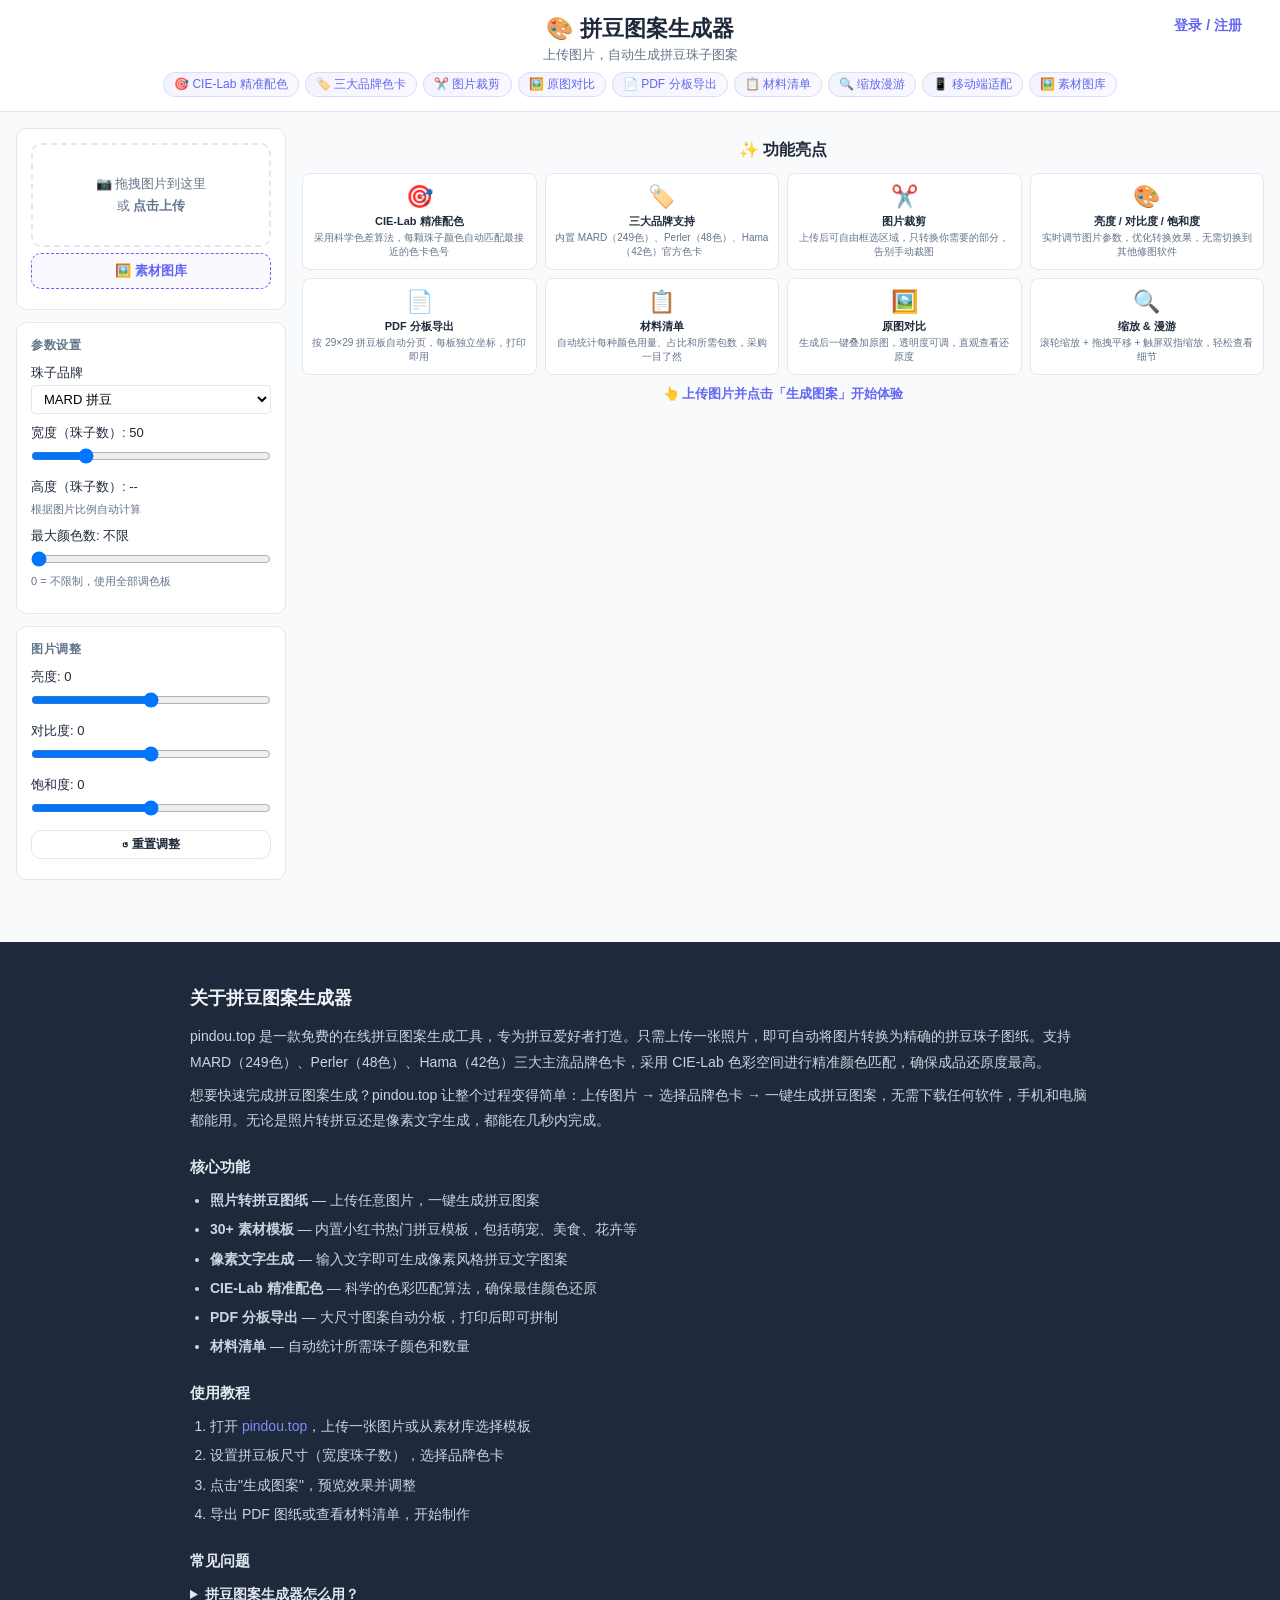
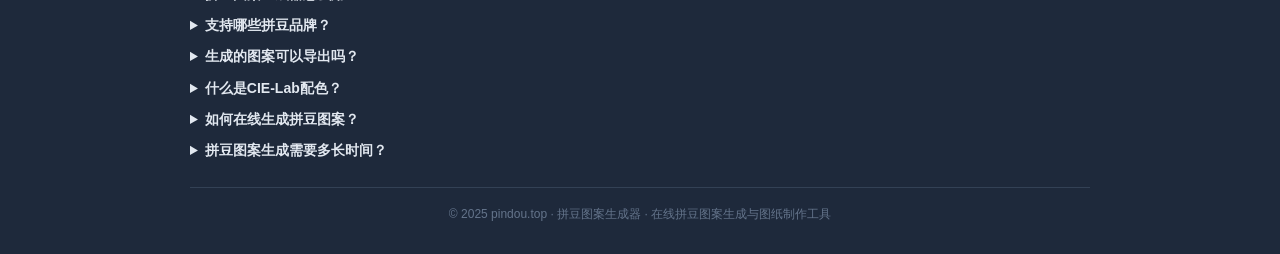
==== index.html @ f424340d "SEO: add '拼豆图案生成' keyword variant + IndexNow key" ====
<!DOCTYPE html>
<html lang="zh-CN">
<head>
  <meta charset="UTF-8">
  <meta name="viewport" content="width=device-width, initial-scale=1.0">
  <meta name="description" content="免费在线拼豆图案生成器 - 上传照片自动转换为MARD/Perler/Hama拼豆珠子图纸。支持CIE-Lab精准配色、30+素材模板、像素文字生成、PDF分板导出和材料清单，新手也能轻松上手。">
  <meta name="keywords" content="拼豆,拼豆图案,拼豆图纸,拼豆图案生成,拼豆模板,拼豆素材,拼豆教程,像素画,bead pattern,perler beads,hama beads,MARD拼豆,拼豆生成器,拼豆设计,手工拼豆,拼豆图案生成器,pixel art,拼拼豆豆,在线生成拼豆图案">
  <meta property="og:title" content="拼豆图案生成器 | 免费在线拼豆图纸制作工具 - pindou.top">
  <meta property="og:description" content="免费在线拼豆图案生成器，上传照片自动转换为MARD/Perler/Hama拼豆珠子图纸。30+热门素材模板、CIE-Lab精准配色、PDF分板导出。">
  <meta property="og:type" content="website">
  <meta property="og:url" content="https://pindou.top">
  <meta property="og:image" content="https://pindou.top/og-image.png">
  <meta property="og:site_name" content="拼豆图案生成器">
  <meta property="og:locale" content="zh_CN">
  <meta name="twitter:card" content="summary_large_image">
  <meta name="twitter:title" content="拼豆图案生成器 | 免费在线拼豆图纸制作工具">
  <meta name="twitter:description" content="上传照片自动生成拼豆图纸，支持MARD/Perler/Hama三大品牌配色">
  <meta name="twitter:image" content="https://pindou.top/og-image.png">
  <link rel="canonical" href="https://pindou.top">
  <meta name="robots" content="index, follow, max-snippet:-1, max-image-preview:large">
  <meta name="author" content="pindou.top">
  <meta name="theme-color" content="#6c5ce7">
  <link rel="icon" href="data:image/svg+xml,<svg xmlns='http://www.w3.org/2000/svg' viewBox='0 0 100 100'><text y='.9em' font-size='90'>🎨</text></svg>">
  <title>拼豆图案生成器 | 免费在线拼豆图纸制作工具</title>
  <link rel="stylesheet" href="css/style.css?v=20260324a">
  <style>@font-face { font-family: 'Zpix'; src: url('https://cdn.jsdelivr.net/gh/SolidZORO/zpix-pixel-font@master/dist/Zpix.woff2') format('woff2'); font-display: swap; }</style>
  <!-- 51.la 统计 -->
  <script charset="UTF-8" id="LA_COLLECT" src="//sdk.51.la/js-sdk-pro.min.js"></script>
  <script>LA.init({id:"3PMGO3CTexApBTEj",ck:"3PMGO3CTexApBTEj"})</script>
  <!-- JSON-LD 结构化数据 -->
  <script type="application/ld+json">
  {
    "@context": "https://schema.org",
    "@type": "WebApplication",
    "name": "拼豆图案生成器",
    "url": "https://pindou.top",
    "description": "免费在线拼豆图案生成器，上传照片自动转换为MARD/Perler/Hama拼豆珠子图纸，支持CIE-Lab精准配色、30+素材模板、PDF分板导出",
    "applicationCategory": "DesignApplication",
    "operatingSystem": "Web Browser",
    "offers": {
      "@type": "Offer",
      "price": "0",
      "priceCurrency": "CNY"
    },
    "featureList": ["照片转拼豆图纸", "CIE-Lab精准配色", "MARD/Perler/Hama三大品牌色卡", "30+素材模板", "像素文字生成", "PDF分板导出", "材料清单", "图片裁剪"],
    "inLanguage": "zh-CN"
  }
  </script>
  <script type="application/ld+json">
  {
    "@context": "https://schema.org",
    "@type": "FAQPage",
    "mainEntity": [
      {
        "@type": "Question",
        "name": "拼豆图案生成器怎么用？",
        "acceptedAnswer": {
          "@type": "Answer",
          "text": "打开 pindou.top，上传一张图片或从素材库选择模板，调整尺寸和品牌色卡（MARD/Perler/Hama），点击生成即可获得拼豆图纸。支持PDF导出和材料清单。"
        }
      },
      {
        "@type": "Question",
        "name": "支持哪些拼豆品牌？",
        "acceptedAnswer": {
          "@type": "Answer",
          "text": "支持 MARD（249色）、Perler（48色）、Hama（42色）三大主流拼豆品牌的色卡配色。"
        }
      },
      {
        "@type": "Question",
        "name": "拼豆图案生成器是免费的吗？",
        "acceptedAnswer": {
          "@type": "Answer",
          "text": "是的，pindou.top 提供免费的在线拼豆图案生成服务，无需下载安装，打开浏览器即可使用。"
        }
      },
      {
        "@type": "Question",
        "name": "如何在线生成拼豆图案？",
        "acceptedAnswer": {
          "@type": "Answer",
          "text": "打开 pindou.top，上传一张图片或选择素材模板，设置珠子尺寸和品牌色卡，点击生成图案即可完成拼豆图案生成。整个过程无需注册，免费使用。"
        }
      },
      {
        "@type": "Question",
        "name": "拼豆图案生成需要多长时间？",
        "acceptedAnswer": {
          "@type": "Answer",
          "text": "通常几秒钟即可完成拼豆图案生成。上传图片后点击生成，系统会自动进行颜色匹配和图案转换，生成的图纸可直接导出PDF打印使用。"
        }
      }
    ]
  }
  </script>
</head>
<body>

<header>
  <div class="header-top">
    <h1>🎨 拼豆图案生成器</h1>
    <div id="userArea" class="user-area"></div>
  </div>
  <p class="subtitle">上传图片，自动生成拼豆珠子图案</p>
  <div class="highlights-strip">
    <span class="hl-tag">🎯 CIE-Lab 精准配色</span>
    <span class="hl-tag">🏷️ 三大品牌色卡</span>
    <span class="hl-tag">✂️ 图片裁剪</span>
    <span class="hl-tag">🖼️ 原图对比</span>
    <span class="hl-tag">📄 PDF 分板导出</span>
    <span class="hl-tag">📋 材料清单</span>
    <span class="hl-tag">🔍 缩放漫游</span>
    <span class="hl-tag">📱 移动端适配</span>
    <span class="hl-tag">🖼️ 素材图库</span>
  </div>
</header>

<main>
  <!-- ── Left sidebar: controls ── -->
  <aside class="controls">
    <!-- Upload -->
    <section class="upload-section">
      <div id="dropZone" class="drop-zone">
        <p>📷 拖拽图片到这里<br>或 <b>点击上传</b></p>
        <input type="file" id="fileInput" accept="image/*" hidden>
      </div>
      <button id="galleryBtn" class="btn btn-gallery">🖼️ 素材图库</button>
      <div id="previewContainer" class="preview-container hidden">
        <div class="preview-img-wrap">
          <img id="previewImage" alt="预览">
          <div id="cropOverlay" class="crop-overlay hidden">
            <div id="cropBox" class="crop-box"></div>
          </div>
        </div>
        <button id="cropToggle" class="btn btn-secondary crop-btn" style="font-size:12px;padding:5px;margin-top:4px">✂️ 裁剪图片</button>
        <div id="cropActions" class="crop-actions hidden">
          <button id="cropApply" class="btn btn-primary" style="font-size:12px;padding:5px;flex:1">✅ 应用裁剪</button>
          <button id="cropCancel" class="btn btn-secondary" style="font-size:12px;padding:5px;flex:1">✖ 取消</button>
        </div>
      </div>
    </section>

    <!-- Settings -->
    <section class="settings-section">
      <h3>参数设置</h3>

      <div class="control-group">
        <label>珠子品牌</label>
        <select id="brandSelect">
          <option value="mard" selected>MARD 拼豆</option>
          <option value="perler">Perler Beads</option>
          <option value="hama">Hama Beads</option>
        </select>
      </div>

      <div class="control-group">
        <label>宽度（珠子数）: <span id="widthValue">50</span></label>
        <input type="range" id="widthSlider" min="10" max="200" value="50">
      </div>

      <div class="control-group">
        <label>高度（珠子数）: <span id="heightValue">--</span></label>
        <small>根据图片比例自动计算</small>
      </div>

      <div class="control-group">
        <label>最大颜色数: <span id="maxColorsValue">不限</span></label>
        <input type="range" id="maxColorsSlider" min="0" max="50" value="0">
        <small>0 = 不限制，使用全部调色板</small>
      </div>
    </section>

    <!-- Image Adjustments -->
    <section class="settings-section">
      <h3>图片调整</h3>
      <div class="control-group">
        <label>亮度: <span id="brightnessValue">0</span></label>
        <input type="range" id="brightnessSlider" min="-100" max="100" value="0">
      </div>
      <div class="control-group">
        <label>对比度: <span id="contrastValue">0</span></label>
        <input type="range" id="contrastSlider" min="-100" max="100" value="0">
      </div>
      <div class="control-group">
        <label>饱和度: <span id="saturationValue">0</span></label>
        <input type="range" id="saturationSlider" min="-100" max="100" value="0">
      </div>
      <button id="resetAdjust" class="btn btn-secondary" style="font-size:12px;padding:5px">↺ 重置调整</button>
    </section>

    <!-- Display Options -->
    <section class="settings-section">
      <h3>显示选项</h3>
      <div class="control-group">
        <label><input type="checkbox" id="showCodes" checked> 显示颜色代码</label>
      </div>
      <div class="control-group">
        <label><input type="checkbox" id="showGrid" checked> 显示网格线</label>
      </div>
      <div class="control-group">
        <label><input type="checkbox" id="showBoardLines"> 显示拼豆板分割线 (29×29)</label>
      </div>
      <div class="control-group">
        <label><input type="checkbox" id="editMode"> ✏️ 手动编辑模式</label>
      </div>

      <button id="convertBtn" class="btn btn-primary" disabled>🔄 生成图案</button>
      <button id="exportBtn" class="btn btn-secondary" disabled>📥 导出 PNG</button>
      <button id="exportPdfBtn" class="btn btn-secondary" disabled>📄 导出 PDF</button>
      <button id="compareBtn" class="btn btn-secondary hidden">🔀 对比原图</button>

      <div id="usageInfo" class="usage-info" hidden>
        <span>今日剩余: <b id="remainCount">5</b> 次</span>
      </div>
    </section>

    <!-- Stats -->
    <section id="statsSection" class="stats-section hidden">
      <h3>统计信息</h3>
      <div id="statsContent"></div>
    </section>

    <!-- History -->
    <section id="historySection" class="history-section">
      <h3>历史记录</h3>
      <div id="historyContent" class="history-content">
        <p class="history-empty">暂无历史记录</p>
      </div>
    </section>
  </aside>

  <!-- ── Main area: pattern + legend ── -->
  <div class="pattern-area">
    <div class="pattern-container">
      <canvas id="patternCanvas"></canvas>
      <div class="empty-state" id="emptyState">
        <div class="feature-showcase">
          <h2>✨ 功能亮点</h2>
          <div class="feature-grid">
            <div class="feature-card">
              <div class="fc-icon">🎯</div>
              <h4>CIE-Lab 精准配色</h4>
              <p>采用科学色差算法，每颗珠子颜色自动匹配最接近的色卡色号</p>
            </div>
            <div class="feature-card">
              <div class="fc-icon">🏷️</div>
              <h4>三大品牌支持</h4>
              <p>内置 MARD（249色）、Perler（48色）、Hama（42色）官方色卡</p>
            </div>
            <div class="feature-card">
              <div class="fc-icon">✂️</div>
              <h4>图片裁剪</h4>
              <p>上传后可自由框选区域，只转换你需要的部分，告别手动裁图</p>
            </div>
            <div class="feature-card">
              <div class="fc-icon">🎨</div>
              <h4>亮度 / 对比度 / 饱和度</h4>
              <p>实时调节图片参数，优化转换效果，无需切换到其他修图软件</p>
            </div>
            <div class="feature-card">
              <div class="fc-icon">📄</div>
              <h4>PDF 分板导出</h4>
              <p>按 29×29 拼豆板自动分页，每板独立坐标，打印即用</p>
            </div>
            <div class="feature-card">
              <div class="fc-icon">📋</div>
              <h4>材料清单</h4>
              <p>自动统计每种颜色用量、占比和所需包数，采购一目了然</p>
            </div>
            <div class="feature-card">
              <div class="fc-icon">🖼️</div>
              <h4>原图对比</h4>
              <p>生成后一键叠加原图，透明度可调，直观查看还原度</p>
            </div>
            <div class="feature-card">
              <div class="fc-icon">🔍</div>
              <h4>缩放 & 漫游</h4>
              <p>滚轮缩放 + 拖拽平移 + 触屏双指缩放，轻松查看细节</p>
            </div>
          </div>
          <p class="showcase-cta">👆 上传图片并点击「生成图案」开始体验</p>
        </div>
      </div>
    </div>

    <!-- Tooltip -->
    <div id="beadTooltip" class="bead-tooltip hidden"></div>

    <!-- Bead color picker popup -->
    <div id="beadPicker" class="bead-picker hidden">
      <div class="bp-header">
        <span id="bpTitle">选择颜色</span>
        <button id="bpClose" class="bp-close">&times;</button>
      </div>
      <input type="text" id="bpSearch" class="bp-search" placeholder="搜索色号或名称…">
      <div id="bpColors" class="bp-colors"></div>
    </div>

    <!-- Legend -->
    <div id="legendSection" class="legend-section hidden">
      <h3>颜色图例 / 材料清单</h3>
      <div id="legendContent" class="legend-content"></div>
    </div>
  </div>
</main>

<!-- Gallery Modal -->
<div id="galleryModal" class="modal-overlay hidden">
  <div class="gallery-box">
    <div class="gallery-header">
      <h2>🖼️ 素材图库</h2>
      <p class="gallery-sub">点击选择素材，一键生成拼豆图案</p>
      <button class="modal-close" id="galleryClose">&times;</button>
    </div>
    <div class="gallery-mode-switch">
      <button class="gallery-mode-btn active" data-mode="emoji">🎨 表情素材</button>
      <button class="gallery-mode-btn" data-mode="pattern">🧩 拼豆图案</button>
      <button class="gallery-mode-btn" data-mode="text">✒️ 像素文字</button>
    </div>
    <div class="gallery-tabs" id="galleryTabs"></div>
    <div class="gallery-grid" id="galleryGrid"></div>
    <!-- Pixel Text Panel (hidden by default) -->
    <div id="pixelTextPanel" class="pixel-text-panel hidden">
      <div class="pt-input-row">
        <input type="text" id="ptInput" class="pt-input" placeholder="输入文字，如：对 不对 666 ❤" maxlength="10">
        <button id="ptGenBtn" class="btn btn-primary pt-gen-btn">生成图案</button>
      </div>
      <div class="pt-options">
        <label>字号：<select id="ptSize"><option value="12">12px 迷你</option><option value="16" selected>16px 小</option><option value="20">20px 中</option><option value="24">24px 大</option><option value="32">32px 特大</option></select></label>
        <label>前景：<select id="ptFg"><option value="H23">纯黑 H23</option><option value="F10">正红 F10</option><option value="C6">蓝 C6</option><option value="B4">鲜绿 B4</option><option value="D5">紫 D5</option><option value="A4">鲜黄 A4</option><option value="A11">鲜橙 A11</option></select></label>
        <label>背景：<select id="ptBg"><option value=".">透明(无)</option><option value="H19">纯白 H19</option><option value="A2">淡柠檬 A2</option></select></label>
      </div>
      <div class="pt-preview-area">
        <div id="ptPreview" class="pt-preview"></div>
        <div id="ptInfo" class="pt-info"></div>
      </div>
      <div class="pt-presets">
        <span class="pt-preset-label">热门文字：</span>
        <button class="pt-preset" data-text="对">对</button>
        <button class="pt-preset" data-text="不">不</button>
        <button class="pt-preset" data-text="666">666</button>
        <button class="pt-preset" data-text="❤">❤</button>
        <button class="pt-preset" data-text="OK">OK</button>
        <button class="pt-preset" data-text="No">No</button>
        <button class="pt-preset" data-text="哈">哈</button>
        <button class="pt-preset" data-text="了">了</button>
        <button class="pt-preset" data-text="烦">烦</button>
        <button class="pt-preset" data-text="Hi">Hi</button>
        <button class="pt-preset" data-text="GG">GG</button>
        <button class="pt-preset" data-text="?">?</button>
        <button class="pt-preset" data-text="!">!</button>
        <button class="pt-preset" data-text="爱">爱</button>
        <button class="pt-preset" data-text="墨">墨</button>
      </div>
    </div>
  </div>
</div>

<!-- Recharge Modal -->
<div id="rechargeModal" class="modal-overlay hidden">
  <div class="modal-box recharge-modal-box">
    <button class="modal-close" id="rechargeClose">&times;</button>
    <!-- Step 1: Choose package -->
    <div id="rechargeStep1">
      <h2>🫘 豆子充值</h2>
      <p class="recharge-balance">当前余额: <b id="rechargeCurrentBeans">0</b> 豆子</p>
      <div class="recharge-tip">
        <span>💡</span> 每次生成图案消耗 <b>1 豆</b>，豆子永久有效
      </div>
      <div class="recharge-section">
        <h3>豆子充值包</h3>
        <div class="recharge-grid" id="rechargeGrid"></div>
      </div>
      <div class="recharge-section">
        <h3>会员套餐 <span class="member-badge">更划算</span></h3>
        <p class="recharge-desc">一次性获得大量豆子 + 解锁全部会员特权</p>
        <div class="recharge-grid" id="memberGrid"></div>
      </div>
      <div class="member-benefits">
        <h4>👑 会员专属权益</h4>
        <ul class="benefits-list">
          <li><span class="benefit-icon">🫘</span>海量豆子 — 月卡 150 豆 / 年卡 1800 豆一次到账</li>
          <li><span class="benefit-icon">⚡</span>优先处理 — 图案生成优先队列，速度更快</li>
          <li><span class="benefit-icon">💬</span>专属客服 — 问题优先响应</li>
        </ul>
      </div>
    </div>
    <!-- Step 2: Show QR code -->
    <div id="rechargeStep2" class="hidden">
      <h2>📱 扫码支付</h2>
      <p class="pay-order-info">套餐: <b id="payPkgName">-</b> ｜ 金额: <b id="payAmount">-</b></p>
      <div class="pay-benefits-summary" id="payBenefitsSummary"></div>
      <p class="pay-order-no">订单号: <code id="payOrderNo">-</code></p>
      <p class="pay-method-label">🔵 支付宝扫码支付</p>
      <div class="pay-qr-wrap">
        <img id="payQrImage" class="pay-qr-img" src="" alt="收款码">
        <p class="pay-qr-hint">请扫码支付 <b id="payAmountHint">¥0</b></p>
        <p class="pay-qr-note">⚠️ 转账时请备注订单号: <code id="payOrderNoNote">-</code></p>
      </div>
      <div class="pay-actions">
        <button class="btn btn-primary" id="payDoneBtn">✅ 我已转账</button>
        <button class="btn btn-secondary" id="payBackBtn">← 返回</button>
      </div>
    </div>
    <!-- Step 3: Waiting -->
    <div id="rechargeStep3" class="hidden">
      <div class="pay-done-info">
        <h2>⏳ 等待确认</h2>
        <p>您的订单 <code id="payWaitOrderNo">-</code> 已提交。</p>
        <p>管理员确认收款后，豆子将自动到账。</p>
        <p class="pay-done-hint">通常 5 分钟内到账，请耐心等待。</p>
        <button class="btn btn-secondary" id="payWaitCloseBtn">知道了</button>
      </div>
    </div>
  </div>
</div>

<script src="https://cdnjs.cloudflare.com/ajax/libs/jspdf/3.0.3/jspdf.umd.min.js" crossorigin="anonymous" referrerpolicy="no-referrer"></script>

<!-- Toast -->
<div id="toast" class="toast hidden"></div>

<!-- Auth Modal -->
<div id="authModal" class="modal-overlay hidden">
  <div class="modal-box auth-modal-box">
    <button class="modal-close" id="authModalClose">&times;</button>
    <h2>🎨 欢迎使用拼豆工具</h2>
    <p class="auth-tip">注册后即可获得 30 个免费豆子</p>
    <div class="auth-tabs">
      <button class="auth-tab active" data-tab="register">注册</button>
      <button class="auth-tab" data-tab="login">登录</button>
    </div>
    <form id="registerForm" class="auth-form" novalidate>
      <div class="form-group">
        <label for="regEmail">邮箱地址</label>
        <input type="email" id="regEmail" placeholder="example@email.com" autocomplete="email" required>
        <span class="field-error" id="regEmailError"></span>
      </div>
      <div class="form-group code-group">
        <div class="code-input-wrap">
          <label for="regCode">验证码</label>
          <input type="text" id="regCode" placeholder="6位数字验证码" maxlength="6" inputmode="numeric" autocomplete="one-time-code" required>
        </div>
        <button type="button" id="sendCodeBtn" class="send-code-btn" tabindex="-1">发送验证码</button>
      </div>
      <span class="field-error" id="regCodeError"></span>
      <div class="form-group pw-group">
        <label for="regPassword">密码</label>
        <div class="pw-input-wrap">
          <input type="password" id="regPassword" placeholder="至少6位" minlength="6" autocomplete="new-password" required>
          <button type="button" class="pw-toggle" data-target="regPassword" aria-label="显示密码">👁</button>
        </div>
        <span class="field-error" id="regPasswordError"></span>
      </div>
      <div class="form-group pw-group">
        <label for="regPasswordConfirm">确认密码</label>
        <div class="pw-input-wrap">
          <input type="password" id="regPasswordConfirm" placeholder="再次输入密码" autocomplete="new-password" required>
          <button type="button" class="pw-toggle" data-target="regPasswordConfirm" aria-label="显示密码">👁</button>
        </div>
        <span class="field-error" id="regPasswordConfirmError"></span>
      </div>
      <button type="submit" class="btn btn-primary btn-full"><span class="btn-text-label">注册</span><span class="btn-spinner hidden"></span></button>
    </form>
    <form id="loginForm" class="auth-form hidden" novalidate>
      <div class="form-group">
        <label for="loginEmail">邮箱地址</label>
        <input type="email" id="loginEmail" placeholder="example@email.com" autocomplete="email" required>
        <span class="field-error" id="loginEmailError"></span>
      </div>
      <div class="form-group pw-group">
        <label for="loginPassword">密码</label>
        <div class="pw-input-wrap">
          <input type="password" id="loginPassword" placeholder="输入密码" autocomplete="current-password" required>
          <button type="button" class="pw-toggle" data-target="loginPassword" aria-label="显示密码">👁</button>
        </div>
        <span class="field-error" id="loginPasswordError"></span>
      </div>
      <button type="submit" class="btn btn-primary btn-full"><span class="btn-text-label">登录</span><span class="btn-spinner hidden"></span></button>
      <p class="forgot-link"><a href="#" id="forgotPasswordLink">忘记密码？</a></p>
    </form>
  </div>
</div>

<!-- No Beans Modal (redirects to recharge) -->
<div id="noBeansModal" class="modal-overlay hidden">
  <div class="modal-box">
    <button class="modal-close" id="noBeansClose">&times;</button>
    <h2>🫘 豆子不足</h2>
    <p>生成图案需要消耗 1 个豆子，您当前余额为 <b id="beansCount">0</b> 豆。</p>
    <p>充值豆子后即可继续使用:</p>
    <div class="nobeans-actions">
      <button class="btn btn-primary" id="goRechargeBtn">💰 立即充值</button>
    </div>
  </div>
</div>

<!-- SEO Footer -->
<footer class="seo-footer">
  <div class="seo-footer-inner">
    <section class="seo-about">
      <h2>关于拼豆图案生成器</h2>
      <p>pindou.top 是一款免费的在线拼豆图案生成工具，专为拼豆爱好者打造。只需上传一张照片，即可自动将图片转换为精确的拼豆珠子图纸。支持 MARD（249色）、Perler（48色）、Hama（42色）三大主流品牌色卡，采用 CIE-Lab 色彩空间进行精准颜色匹配，确保成品还原度最高。</p>
      <p>想要快速完成拼豆图案生成？pindou.top 让整个过程变得简单：上传图片 → 选择品牌色卡 → 一键生成拼豆图案，无需下载任何软件，手机和电脑都能用。无论是照片转拼豆还是像素文字生成，都能在几秒内完成。</p>
    </section>
    <section class="seo-features">
      <h3>核心功能</h3>
      <ul>
        <li><strong>照片转拼豆图纸</strong> — 上传任意图片，一键生成拼豆图案</li>
        <li><strong>30+ 素材模板</strong> — 内置小红书热门拼豆模板，包括萌宠、美食、花卉等</li>
        <li><strong>像素文字生成</strong> — 输入文字即可生成像素风格拼豆文字图案</li>
        <li><strong>CIE-Lab 精准配色</strong> — 科学的色彩匹配算法，确保最佳颜色还原</li>
        <li><strong>PDF 分板导出</strong> — 大尺寸图案自动分板，打印后即可拼制</li>
        <li><strong>材料清单</strong> — 自动统计所需珠子颜色和数量</li>
      </ul>
    </section>
    <section class="seo-howto">
      <h3>使用教程</h3>
      <ol>
        <li>打开 <a href="https://pindou.top">pindou.top</a>，上传一张图片或从素材库选择模板</li>
        <li>设置拼豆板尺寸（宽度珠子数），选择品牌色卡</li>
        <li>点击"生成图案"，预览效果并调整</li>
        <li>导出 PDF 图纸或查看材料清单，开始制作</li>
      </ol>
    </section>
    <section class="seo-faq">
      <h3>常见问题</h3>
      <details><summary>拼豆图案生成器怎么用？</summary><p>上传图片或选择素材模板，调整尺寸和色卡后点击生成即可。支持手机和电脑浏览器，无需下载安装。</p></details>
      <details><summary>支持哪些拼豆品牌？</summary><p>支持 MARD（249色）、Perler（48色）、Hama（42色）三大主流品牌。</p></details>
      <details><summary>生成的图案可以导出吗？</summary><p>支持 PDF 分板导出，大尺寸图案会自动分割成多页，方便打印和拼制。同时提供详细的材料清单。</p></details>
      <details><summary>什么是CIE-Lab配色？</summary><p>CIE-Lab 是一种基于人眼感知的色彩空间，能更准确地计算颜色差异，让生成的拼豆图案颜色更接近原图。</p></details>
      <details><summary>如何在线生成拼豆图案？</summary><p>打开 pindou.top，上传一张图片或选择素材模板，设置珠子尺寸和品牌色卡，点击「生成图案」即可完成拼豆图案生成。整个过程无需注册，免费使用。</p></details>
      <details><summary>拼豆图案生成需要多长时间？</summary><p>通常几秒钟即可完成。上传图片后点击生成，系统会自动进行颜色匹配和图案转换，生成的图纸可直接导出 PDF 打印使用。</p></details>
    </section>
    <p class="seo-copy">&copy; 2025 pindou.top · 拼豆图案生成器 · 在线拼豆图案生成与图纸制作工具</p>
  </div>
</footer>

<script src="js/gallery.js?v=20260323b"></script>
<script src="js/gallery-patterns.js?v=20260323b"></script>
<script src="js/pixel-text.js?v=20260323b"></script>
<script src="js/colors.js?v=20260323b"></script>
<script src="js/converter.js?v=20260323b"></script>
<script src="js/auth.js?v=20260323b"></script>
<script src="js/app.js?v=20260324a"></script>
</body>
</html>
---- css/style.css ----
* { margin: 0; padding: 0; box-sizing: border-box; }

:root {
  --pri: #6366f1;
  --pri-h: #4f46e5;
  --bg: #f8fafc;
  --sf: #ffffff;
  --sf-h: #f1f5f9;
  --tx: #1e293b;
  --tx2: #64748b;
  --bd: #e2e8f0;
  --r: 10px;
}

body {
  font-family: -apple-system, BlinkMacSystemFont, 'Segoe UI', Roboto, 'Helvetica Neue', sans-serif;
  background: var(--bg);
  color: var(--tx);
  min-height: 100vh;
}

/* ── Header ── */
header {
  background: var(--sf);
  border-bottom: 1px solid var(--bd);
  padding: 14px 24px;
  text-align: center;
}
.header-top {
  display: flex;
  justify-content: center;
  align-items: center;
  position: relative;
}
header h1 { font-size: 22px; font-weight: 700; }
header .subtitle { color: var(--tx2); font-size: 13px; margin-top: 2px; }
.user-area {
  position: absolute;
  right: 0;
  display: flex;
  align-items: center;
  gap: 8px;
  font-size: 13px;
}
.user-beans {
  background: linear-gradient(135deg, #fef3c7, #fde68a);
  padding: 3px 10px;
  border-radius: 20px;
  font-weight: 600;
  font-size: 12px;
}
.user-email {
  color: var(--tx2);
  max-width: 120px;
  overflow: hidden;
  text-overflow: ellipsis;
  white-space: nowrap;
}
.btn-text {
  background: none;
  border: none;
  color: var(--tx2);
  cursor: pointer;
  font-size: 12px;
}
.btn-text:hover { color: var(--pri); }
.btn-sm { padding: 4px 12px; font-size: 12px; }
.btn-outline {
  background: transparent;
  border: 1px solid var(--pri);
  color: var(--pri);
  border-radius: 6px;
  cursor: pointer;
  transition: .2s;
}
.btn-outline:hover { background: var(--pri); color: #fff; }

/* ── Highlights strip ── */
.highlights-strip {
  display: flex;
  flex-wrap: wrap;
  justify-content: center;
  gap: 6px;
  margin-top: 8px;
}
.hl-tag {
  display: inline-flex;
  align-items: center;
  gap: 3px;
  padding: 3px 10px;
  background: linear-gradient(135deg, rgba(99,102,241,.08), rgba(99,102,241,.04));
  border: 1px solid rgba(99,102,241,.18);
  border-radius: 20px;
  font-size: 12px;
  color: var(--pri);
  font-weight: 500;
  white-space: nowrap;
  transition: .2s;
}
.hl-tag:hover {
  background: linear-gradient(135deg, rgba(99,102,241,.16), rgba(99,102,241,.08));
  transform: translateY(-1px);
}

/* ── Layout ── */
main {
  display: flex;
  max-width: 1440px;
  margin: 0 auto;
  padding: 16px;
  gap: 16px;
  height: calc(100vh - 110px);
}

/* ── Sidebar ── */
.controls {
  width: 270px;
  flex-shrink: 0;
  display: flex;
  flex-direction: column;
  gap: 12px;
  overflow-y: auto;
}
.controls section {
  background: var(--sf);
  border-radius: var(--r);
  border: 1px solid var(--bd);
  padding: 14px;
}
.controls h3 {
  font-size: 12px;
  font-weight: 600;
  margin-bottom: 10px;
  color: var(--tx2);
  text-transform: uppercase;
  letter-spacing: .5px;
}

/* ── Drop zone ── */
.drop-zone {
  border: 2px dashed var(--bd);
  border-radius: var(--r);
  padding: 28px 12px;
  text-align: center;
  cursor: pointer;
  transition: .2s;
  color: var(--tx2);
  font-size: 13px;
  line-height: 1.7;
}
.drop-zone:hover, .drop-zone.dragover {
  border-color: var(--pri);
  background: rgba(99,102,241,.04);
  color: var(--pri);
}

/* ── Preview ── */
.preview-container {
  margin-top: 10px;
  border-radius: var(--r);
  overflow: hidden;
  border: 1px solid var(--bd);
}
.preview-container img { width: 100%; display: block; }
.hidden { display: none !important; }

/* ── Form controls ── */
.control-group { margin-bottom: 10px; }
.control-group label {
  display: block;
  font-size: 13px;
  font-weight: 500;
  margin-bottom: 3px;
}
.control-group small { font-size: 11px; color: var(--tx2); }
.control-group select, .control-group input[type="range"] { width: 100%; }
select {
  padding: 5px 8px;
  border: 1px solid var(--bd);
  border-radius: 4px;
  font-size: 13px;
  background: var(--sf);
}
input[type="range"] { margin-top: 3px; }
.control-group label input[type="checkbox"] { margin-right: 5px; }

/* ── Buttons ── */
.btn {
  width: 100%;
  padding: 9px 14px;
  border: none;
  border-radius: var(--r);
  font-size: 14px;
  font-weight: 600;
  cursor: pointer;
  transition: .2s;
  margin-bottom: 6px;
}
.btn:disabled { opacity: .45; cursor: not-allowed; }
.btn-primary { background: var(--pri); color: #fff; }
.btn-primary:hover:not(:disabled) { background: var(--pri-h); }
.btn-secondary { background: var(--sf); color: var(--tx); border: 1px solid var(--bd); }
.btn-secondary:hover:not(:disabled) { background: var(--sf-h); }

/* ── Gallery button ── */
.btn-gallery {
  width: 100%;
  padding: 8px 14px;
  border: 1px dashed var(--pri);
  border-radius: var(--r);
  font-size: 13px;
  font-weight: 600;
  cursor: pointer;
  background: rgba(99,102,241,.04);
  color: var(--pri);
  margin-top: 6px;
  transition: .2s;
}
.btn-gallery:hover {
  background: rgba(99,102,241,.10);
  border-style: solid;
}

/* ── Gallery modal ── */
.gallery-box {
  background: var(--sf);
  border-radius: 14px;
  padding: 0;
  max-width: 680px;
  width: 94%;
  max-height: 85vh;
  display: flex;
  flex-direction: column;
  position: relative;
  box-shadow: 0 20px 60px rgba(0,0,0,0.25);
  overflow: hidden;
}
.gallery-header {
  padding: 20px 24px 12px;
  border-bottom: 1px solid var(--bd);
  position: relative;
}
.gallery-header h2 { font-size: 18px; font-weight: 700; }
.gallery-sub { font-size: 13px; color: var(--tx2); margin-top: 2px; }
.gallery-header .modal-close {
  position: absolute;
  top: 12px; right: 16px;
}
.gallery-tabs {
  display: flex;
  gap: 0;
  padding: 0 16px;
  border-bottom: 1px solid var(--bd);
  overflow-x: auto;
  flex-shrink: 0;
}
.gallery-tab {
  padding: 10px 14px;
  font-size: 13px;
  font-weight: 500;
  color: var(--tx2);
  cursor: pointer;
  border-bottom: 2px solid transparent;
  white-space: nowrap;
  transition: .15s;
}
.gallery-tab:hover { color: var(--tx); }
.gallery-tab.active {
  color: var(--pri);
  border-bottom-color: var(--pri);
  font-weight: 600;
}
.gallery-grid {
  flex: 1;
  overflow-y: auto;
  padding: 16px;
  display: grid;
  grid-template-columns: repeat(auto-fill, minmax(100px, 1fr));
  gap: 12px;
  align-content: start;
}
.gallery-item {
  display: flex;
  flex-direction: column;
  align-items: center;
  gap: 6px;
  padding: 10px 6px;
  border-radius: 8px;
  border: 1px solid var(--bd);
  cursor: pointer;
  transition: .15s;
  text-align: center;
}
.gallery-item:hover {
  border-color: var(--pri);
  background: rgba(99,102,241,.04);
  transform: translateY(-2px);
  box-shadow: 0 4px 12px rgba(99,102,241,.10);
}
.gallery-item img {
  width: 56px; height: 56px;
  object-fit: contain;
}
.gallery-item span {
  font-size: 11px;
  color: var(--tx2);
  line-height: 1.3;
}
.gallery-item small {
  font-size: 10px;
  color: var(--tx3, #999);
  background: var(--bg2, #f5f5f5);
  padding: 1px 6px;
  border-radius: 4px;
}
.gallery-mode-switch {
  display: flex;
  gap: 8px;
  padding: 10px 16px 0;
}
.gallery-mode-btn {
  padding: 6px 16px;
  border-radius: 20px;
  border: 1px solid var(--bd);
  background: var(--bg);
  font-size: 13px;
  cursor: pointer;
  transition: .15s;
  color: var(--tx2);
}
.gallery-mode-btn:hover {
  border-color: var(--pri);
  color: var(--pri);
}
.gallery-mode-btn.active {
  background: var(--pri);
  color: #fff;
  border-color: var(--pri);
}
.gallery-pattern-item img {
  width: 80px; height: 80px;
  image-rendering: pixelated;
  border-radius: 4px;
  border: 1px solid var(--bd);
}

/* ── Pixel Text Panel ── */
.pixel-text-panel {
  flex: 1;
  overflow-y: auto;
  padding: 16px;
  display: flex;
  flex-direction: column;
  gap: 14px;
}
.pt-input-row {
  display: flex;
  gap: 8px;
}
.pt-input {
  flex: 1;
  padding: 10px 14px;
  border: 2px solid var(--bd);
  border-radius: 8px;
  font-size: 16px;
  font-family: 'Zpix', monospace;
  outline: none;
  transition: border-color .15s;
}
.pt-input:focus {
  border-color: var(--pri);
}
.pt-gen-btn {
  white-space: nowrap;
  padding: 10px 20px;
}
.pt-options {
  display: flex;
  gap: 12px;
  flex-wrap: wrap;
  align-items: center;
}
.pt-options label {
  font-size: 13px;
  color: var(--tx2);
  display: flex;
  align-items: center;
  gap: 4px;
}
.pt-options select {
  padding: 4px 8px;
  border: 1px solid var(--bd);
  border-radius: 6px;
  font-size: 13px;
}
.pt-preview-area {
  display: flex;
  flex-direction: column;
  align-items: center;
  gap: 8px;
  min-height: 80px;
  padding: 16px;
  background: var(--bg2, #f9fafb);
  border-radius: 10px;
  border: 1px dashed var(--bd);
}
.pt-preview img {
  image-rendering: pixelated;
}
.pt-info {
  font-size: 13px;
  color: var(--tx2);
}
.pt-presets {
  display: flex;
  flex-wrap: wrap;
  gap: 6px;
  align-items: center;
}
.pt-preset-label {
  font-size: 12px;
  color: var(--tx3, #999);
}
.pt-preset {
  padding: 4px 12px;
  border: 1px solid var(--bd);
  border-radius: 16px;
  background: var(--bg);
  font-size: 13px;
  cursor: pointer;
  transition: .15s;
  font-family: 'Zpix', monospace;
}
.pt-preset:hover {
  border-color: var(--pri);
  color: var(--pri);
  background: rgba(99,102,241,.04);
}

/* ── Stats ── */
.stats-section .stat-item {
  display: flex;
  justify-content: space-between;
  padding: 5px 0;
  font-size: 13px;
  border-bottom: 1px solid var(--bd);
}
.stats-section .stat-item:last-child { border-bottom: none; }
.stat-value { font-weight: 600; }

/* ── Pattern area ── */
.pattern-area {
  flex: 1;
  display: flex;
  flex-direction: column;
  gap: 12px;
  min-width: 0;
  overflow-y: auto;
  min-height: 0;
}
.pattern-container {
  position: relative;
  border-radius: var(--r);
}
.pattern-container canvas { display: none; width: 100%; height: 100%; }
.pattern-container.has-pattern {
  flex: 1;
  min-height: 300px;
  background: var(--sf);
  border: 1px solid var(--bd);
  resize: vertical;
  overflow: auto;
}
.pattern-container.has-pattern canvas { display: block; }
.empty-state {
  display: flex;
  align-items: center;
  justify-content: center;
  color: var(--tx2);
  font-size: 15px;
  pointer-events: none;
  padding: 12px 0;
}

/* ── Feature showcase ── */
.feature-showcase {
  max-width: 100%;
  pointer-events: auto;
}
.feature-showcase h2 {
  font-size: 16px;
  font-weight: 700;
  color: var(--tx);
  margin-bottom: 12px;
  text-align: center;
}
.feature-grid {
  display: grid;
  grid-template-columns: repeat(4, 1fr);
  gap: 8px;
}
.feature-card {
  background: var(--sf);
  border: 1px solid var(--bd);
  border-radius: 8px;
  padding: 10px 8px;
  text-align: center;
  transition: .2s;
}
.feature-card:hover {
  border-color: var(--pri);
  box-shadow: 0 2px 8px rgba(99,102,241,.10);
  transform: translateY(-1px);
}
.fc-icon {
  font-size: 22px;
  margin-bottom: 4px;
}
.feature-card h4 {
  font-size: 11px;
  font-weight: 600;
  color: var(--tx);
  margin-bottom: 2px;
}
.feature-card p {
  font-size: 10px;
  line-height: 1.4;
  color: var(--tx2);
}
.showcase-cta {
  text-align: center;
  margin-top: 10px;
  font-size: 13px;
  color: var(--pri);
  font-weight: 600;
}

/* ── Legend ── */
.legend-section {
  background: var(--sf);
  border-radius: var(--r);
  border: 1px solid var(--bd);
  padding: 14px;
}
.legend-section h3 {
  font-size: 12px;
  font-weight: 600;
  margin-bottom: 10px;
  color: var(--tx2);
  text-transform: uppercase;
  letter-spacing: .5px;
}
.legend-content { display: flex; flex-wrap: wrap; gap: 6px; max-height: 260px; overflow-y: auto; }
.legend-item {
  display: flex;
  align-items: center;
  gap: 5px;
  padding: 3px 7px;
  border-radius: 4px;
  border: 1px solid var(--bd);
  font-size: 12px;
  background: var(--bg);
}
.legend-color {
  width: 18px;
  height: 18px;
  border-radius: 3px;
  border: 1px solid rgba(0,0,0,.12);
  flex-shrink: 0;
}
.legend-code { font-weight: 600; }
.legend-name { color: var(--tx2); max-width: 90px; overflow: hidden; text-overflow: ellipsis; white-space: nowrap; }
.legend-count { color: var(--tx2); }
.legend-bags {
  color: var(--pri);
  font-size: 11px;
  font-weight: 600;
  margin-left: auto;
}

/* ── Bead tooltip ── */
.bead-tooltip {
  position: fixed;
  background: rgba(30,41,59,.92);
  color: #fff;
  padding: 6px 10px;
  border-radius: 6px;
  font-size: 12px;
  line-height: 1.5;
  pointer-events: none;
  z-index: 500;
  white-space: nowrap;
  box-shadow: 0 4px 12px rgba(0,0,0,.2);
}
.tip-swatch {
  display: inline-block;
  width: 12px; height: 12px;
  border-radius: 2px;
  border: 1px solid rgba(255,255,255,.4);
  vertical-align: middle;
  margin-right: 4px;
}

/* ── Usage info ── */
.usage-info {
  text-align: center;
  font-size: 12px;
  color: var(--tx2);
  padding: 6px 0 2px;
}
.usage-info b { color: var(--pri); font-size: 14px; }
.usage-info.usage-low b { color: #ef4444; }

/* ── Modal ── */
.modal-overlay {
  position: fixed;
  inset: 0;
  background: rgba(0,0,0,0.45);
  display: flex;
  align-items: center;
  justify-content: center;
  z-index: 1000;
}
.modal-box {
  background: var(--sf);
  border-radius: 14px;
  padding: 28px 32px;
  max-width: 420px;
  width: 90%;
  position: relative;
  box-shadow: 0 20px 60px rgba(0,0,0,0.2);
}
.modal-close {
  position: absolute;
  top: 10px; right: 14px;
  background: none; border: none;
  font-size: 22px; cursor: pointer;
  color: var(--tx2);
}
.modal-box h2 { font-size: 20px; margin-bottom: 10px; }
.modal-box p { font-size: 14px; color: var(--tx2); line-height: 1.6; }
.modal-box ul {
  list-style: none;
  padding: 0;
  margin: 10px 0;
}
.modal-box ul li {
  font-size: 14px;
  padding: 4px 0;
}
.pricing {
  display: flex;
  gap: 12px;
  margin-top: 14px;
}
.price-card {
  flex: 1;
  border: 1px solid var(--bd);
  border-radius: 10px;
  padding: 14px;
  text-align: center;
  position: relative;
}
.price-card.featured {
  border-color: var(--pri);
  background: rgba(99,102,241,0.04);
}
.price-badge {
  position: absolute;
  top: -10px; right: 12px;
  background: var(--pri);
  color: #fff;
  font-size: 11px;
  padding: 2px 8px;
  border-radius: 4px;
}
.price-label { font-size: 13px; color: var(--tx2); margin-bottom: 4px; }
.price-amount { font-size: 22px; font-weight: 700; color: var(--tx); }
.price-amount span { font-size: 13px; font-weight: 400; color: var(--tx2); }
.modal-hint { font-size: 11px; color: #aaa; text-align: center; margin-top: 8px; }
.price-desc { font-size: 11px; color: var(--tx2); margin-top: 4px; }

/* ── Auth Modal ── */
.auth-modal-box { max-width: 380px; }
.auth-tabs {
  display: flex;
  gap: 0;
  margin: 16px 0 12px;
  border: 1px solid var(--bd);
  border-radius: 8px;
  overflow: hidden;
}
.auth-tab {
  flex: 1;
  padding: 8px;
  border: none;
  background: var(--bg);
  cursor: pointer;
  font-size: 13px;
  font-weight: 600;
  color: var(--tx2);
  transition: .2s;
}
.auth-tab.active {
  background: var(--pri);
  color: #fff;
}
.auth-form { display: flex; flex-direction: column; gap: 10px; }
.auth-form .form-group { width: 100%; }
.auth-form label {
  display: block;
  font-size: 12px;
  font-weight: 600;
  color: var(--tx2);
  margin-bottom: 4px;
}
.auth-form input {
  width: 100%;
  padding: 10px 12px;
  border: 1px solid var(--bd);
  border-radius: 8px;
  font-size: 14px;
  outline: none;
  transition: .2s;
  box-sizing: border-box;
}
.auth-form input:focus { border-color: var(--pri); box-shadow: 0 0 0 3px rgba(99,102,241,.1); }
.auth-form input.input-error { border-color: #ef4444; }
.auth-form input.input-error:focus { box-shadow: 0 0 0 3px rgba(239,68,68,.12); }
.auth-form input.input-ok { border-color: #22c55e; }
.field-error {
  display: block;
  font-size: 12px;
  color: #ef4444;
  min-height: 16px;
  margin-top: 2px;
  transition: .2s;
}
.code-group {
  display: flex;
  gap: 8px;
  align-items: flex-end;
}
.code-group .code-input-wrap { flex: 1; min-width: 0; }
.code-group input { flex: 1; min-width: 0; }
.send-code-btn {
  padding: 10px 14px;
  background: transparent;
  border: 1px solid var(--pri);
  color: var(--pri);
  border-radius: 8px;
  font-size: 13px;
  font-weight: 600;
  cursor: pointer;
  white-space: nowrap;
  transition: .2s;
  margin-bottom: 1px;
}
.send-code-btn:hover { background: var(--pri); color: #fff; }
.send-code-btn:disabled { opacity: .5; cursor: not-allowed; }
.btn-full { width: 100%; padding: 10px; position: relative; display: flex; align-items: center; justify-content: center; gap: 8px; }
.auth-tip {
  color: var(--tx2);
  font-size: 13px;
  margin-top: 4px;
}
/* Password toggle */
.pw-input-wrap {
  position: relative;
  width: 100%;
}
.pw-input-wrap input { padding-right: 40px; }
.pw-toggle {
  position: absolute;
  right: 8px;
  top: 50%;
  transform: translateY(-50%);
  background: none;
  border: none;
  cursor: pointer;
  font-size: 16px;
  line-height: 1;
  padding: 4px;
  opacity: .5;
  transition: .2s;
}
.pw-toggle:hover { opacity: 1; }
/* Spinner */
.btn-spinner {
  display: inline-block;
  width: 16px;
  height: 16px;
  border: 2px solid rgba(255,255,255,.3);
  border-top-color: #fff;
  border-radius: 50%;
  animation: spin .6s linear infinite;
}
.btn-spinner.hidden { display: none; }
@keyframes spin { to { transform: rotate(360deg); } }
/* Forgot password */
.forgot-link {
  text-align: center;
  margin-top: 4px;
}
.forgot-link a {
  font-size: 12px;
  color: var(--tx2);
  text-decoration: none;
}
.forgot-link a:hover { color: var(--pri); }
/* Toast */
.toast {
  position: fixed;
  top: 20px;
  left: 50%;
  transform: translateX(-50%) translateY(-20px);
  background: #22c55e;
  color: #fff;
  padding: 10px 24px;
  border-radius: 8px;
  font-size: 14px;
  font-weight: 600;
  box-shadow: 0 4px 20px rgba(0,0,0,.15);
  z-index: 2000;
  opacity: 0;
  transition: opacity .3s, transform .3s;
  pointer-events: none;
}
.toast.toast-error { background: #ef4444; }
.toast.show {
  opacity: 1;
  transform: translateX(-50%) translateY(0);
}

/* ── Responsive ── */
@media (max-width: 800px) {
  main { flex-direction: column; height: auto; }
  .controls { width: 100%; }
  .pattern-container.has-pattern { flex: none; height: 50vh; }
  .feature-grid { grid-template-columns: repeat(2, 1fr); }
}

/* ── Crop overlay ── */
.preview-container { position: relative; }
.preview-img-wrap {
  position: relative;
  overflow: hidden;
  border-radius: var(--r);
}
.preview-img-wrap img { display: block; width: 100%; }
.crop-overlay {
  position: absolute;
  inset: 0;
  background: transparent;
  cursor: crosshair;
  z-index: 10;
}
.crop-box {
  position: absolute;
  border: 2px dashed #fff;
  box-shadow: 0 0 0 9999px rgba(0,0,0,.5);
  background: transparent;
  min-width: 10px;
  min-height: 10px;
  pointer-events: none;
}
.crop-actions {
  display: flex;
  gap: 6px;
  margin-top: 4px;
  position: relative;
  z-index: 20;
}
.crop-btn { margin-top: 4px; position: relative; z-index: 20; }

/* ── Comparison overlay ── */
.compare-overlay {
  position: absolute;
  inset: 0;
  z-index: 5;
  pointer-events: none;
}
.compare-overlay img {
  width: 100%;
  height: 100%;
  object-fit: contain;
  opacity: 0.55;
}
.compare-slider-wrap {
  position: absolute;
  bottom: 10px;
  left: 50%;
  transform: translateX(-50%);
  z-index: 6;
  background: rgba(30,41,59,.8);
  padding: 4px 12px;
  border-radius: 6px;
  display: flex;
  align-items: center;
  gap: 6px;
  pointer-events: auto;
}
.compare-slider-wrap label { color: #fff; font-size: 12px; }
.compare-slider-wrap input { width: 100px; }

/* ── History ── */
.history-section {
  background: var(--sf);
  border-radius: var(--r);
  border: 1px solid var(--bd);
  padding: 14px;
}
.history-section h3 {
  font-size: 12px;
  font-weight: 600;
  margin-bottom: 10px;
  color: var(--tx2);
  text-transform: uppercase;
  letter-spacing: .5px;
}
.history-content { display: flex; flex-direction: column; gap: 6px; }
.history-empty { font-size: 12px; color: var(--tx2); text-align: center; }
.history-item {
  display: flex;
  align-items: center;
  gap: 8px;
  padding: 6px;
  border-radius: 6px;
  border: 1px solid var(--bd);
  cursor: pointer;
  transition: .15s;
  font-size: 12px;
}
.history-item:hover { background: var(--sf-h); border-color: var(--pri); }
.history-thumb {
  width: 40px; height: 40px;
  border-radius: 4px;
  object-fit: cover;
  border: 1px solid var(--bd);
}
.history-meta { flex: 1; min-width: 0; }
.history-meta .h-size { font-weight: 600; }
.history-meta .h-date { color: var(--tx2); font-size: 11px; }
.history-del {
  background: none;
  border: none;
  color: var(--tx2);
  cursor: pointer;
  font-size: 14px;
  padding: 2px 4px;
}
.history-del:hover { color: #ef4444; }

/* ── Bead picker popup ── */
.bead-picker {
  position: fixed;
  z-index: 600;
  background: var(--sf);
  border-radius: 10px;
  box-shadow: 0 12px 40px rgba(0,0,0,.22);
  width: 260px;
  max-height: 360px;
  display: flex;
  flex-direction: column;
  overflow: hidden;
}
.bp-header {
  display: flex;
  align-items: center;
  justify-content: space-between;
  padding: 8px 12px;
  border-bottom: 1px solid var(--bd);
  font-size: 13px;
  font-weight: 600;
}
.bp-close {
  background: none; border: none; font-size: 18px;
  cursor: pointer; color: var(--tx2); line-height: 1;
}
.bp-search {
  margin: 6px 10px;
  padding: 5px 8px;
  border: 1px solid var(--bd);
  border-radius: 5px;
  font-size: 12px;
  outline: none;
}
.bp-search:focus { border-color: var(--pri); }
.bp-colors {
  flex: 1;
  overflow-y: auto;
  padding: 4px 8px 8px;
  display: grid;
  grid-template-columns: repeat(auto-fill, minmax(36px, 1fr));
  gap: 4px;
  align-content: start;
}
.bp-swatch {
  width: 36px; height: 36px;
  border-radius: 4px;
  border: 2px solid transparent;
  cursor: pointer;
  position: relative;
  transition: .15s;
}
.bp-swatch:hover {
  border-color: var(--pri);
  transform: scale(1.15);
  z-index: 1;
}
.bp-swatch.bp-active {
  border-color: var(--pri);
  box-shadow: 0 0 0 2px rgba(99,102,241,.35);
}
.bp-swatch::after {
  content: attr(data-code);
  position: absolute;
  bottom: -14px;
  left: 50%;
  transform: translateX(-50%);
  font-size: 8px;
  white-space: nowrap;
  color: var(--tx2);
  opacity: 0;
  pointer-events: none;
  transition: .15s;
}
.bp-swatch:hover::after { opacity: 1; }

/* edit-mode canvas cursor */
.canvas-edit-mode { cursor: crosshair !important; }
.edit-mode-hint {
  position: absolute;
  top: 8px; left: 50%;
  transform: translateX(-50%);
  background: rgba(99,102,241,.9);
  color: #fff;
  font-size: 12px;
  padding: 4px 14px;
  border-radius: 20px;
  pointer-events: none;
  z-index: 4;
}

/* ── Recharge Modal ── */
.recharge-modal-box { max-width: 520px; }
.recharge-balance { font-size: 16px; color: #666; margin-bottom: 16px; }
.recharge-balance b { color: #6366f1; font-size: 20px; }
.recharge-section { margin-bottom: 18px; }
.recharge-section h3 { font-size: 15px; margin-bottom: 10px; color: #333; display: flex; align-items: center; gap: 8px; }
.recharge-desc { font-size: 13px; color: #888; margin: -4px 0 10px; }
.member-badge { font-size: 11px; background: linear-gradient(135deg, #f59e0b, #ef4444); color: #fff; padding: 2px 8px; border-radius: 10px; }
.recharge-grid { display: grid; grid-template-columns: repeat(3, 1fr); gap: 10px; }
.recharge-card { border: 2px solid #e5e7eb; border-radius: 12px; padding: 14px 8px; text-align: center; cursor: pointer; transition: all .2s; position: relative; }
.recharge-card:hover { border-color: #6366f1; background: #f5f3ff; transform: translateY(-2px); box-shadow: 0 4px 12px rgba(99,102,241,0.15); }
.recharge-card.featured { border-color: #f59e0b; }
.recharge-card.featured::before { content: '推荐'; position: absolute; top: -10px; right: -6px; background: linear-gradient(135deg, #f59e0b, #ef4444); color: #fff; font-size: 10px; padding: 2px 8px; border-radius: 8px; }
.recharge-card .rc-beans { font-size: 22px; font-weight: 700; color: #6366f1; }
.recharge-card .rc-price { font-size: 18px; font-weight: 600; color: #ef4444; margin-top: 4px; }
.recharge-card .rc-price small { font-size: 12px; color: #999; }
.recharge-card .rc-unit { font-size: 11px; color: #999; margin-top: 2px; }
.recharge-card .rc-name { font-size: 13px; color: #666; margin-top: 4px; }
.recharge-card .rc-benefit { font-size: 11px; color: #6366f1; margin-top: 6px; background: #f5f3ff; padding: 3px 6px; border-radius: 6px; }
.recharge-card .rc-save { position: absolute; top: -8px; left: -6px; background: #ef4444; color: #fff; font-size: 10px; padding: 2px 7px; border-radius: 8px; font-weight: 600; }

/* Recharge tip */
.recharge-tip { display: flex; align-items: center; gap: 6px; background: #fffbeb; border: 1px solid #fde68a; border-radius: 8px; padding: 8px 12px; margin-bottom: 14px; font-size: 13px; color: #92400e; }
.recharge-tip b { color: #d97706; }

/* Member benefits */
.member-benefits { background: linear-gradient(135deg, #fdf4ff, #f5f3ff); border: 1px solid #e9d5ff; border-radius: 12px; padding: 14px 16px; margin-top: 8px; }
.member-benefits h4 { font-size: 14px; color: #7c3aed; margin: 0 0 10px; }
.benefits-list { list-style: none; padding: 0; margin: 0; }
.benefits-list li { font-size: 13px; color: #555; padding: 4px 0; display: flex; align-items: center; gap: 8px; }
.benefit-icon { font-size: 15px; flex-shrink: 0; }

/* Pay benefits summary (step 2) */
.pay-benefits-summary { background: #f0fdf4; border: 1px solid #bbf7d0; border-radius: 8px; padding: 10px 14px; margin: 8px 0 12px; }
.pbs-title { font-size: 13px; font-weight: 600; color: #166534; margin-bottom: 6px; }
.pbs-item { font-size: 13px; color: #15803d; padding: 2px 0; }
.pbs-item b { color: #166534; }

.paying-status { text-align: center; padding: 20px 0; }
.paying-status p { margin: 8px 0; color: #666; }
.pay-hint { font-size: 13px; color: #999 !important; }
.pay-spinner { width: 40px; height: 40px; border: 4px solid #e5e7eb; border-top-color: #6366f1; border-radius: 50%; animation: spin 1s linear infinite; margin: 0 auto 12px; }
.paying-status .btn { margin: 8px 6px 0; }

/* Payment QR flow */
.pay-order-info { font-size: 15px; color: #333; margin: 8px 0; }
.pay-order-no { font-size: 13px; color: #888; margin-bottom: 12px; }
.pay-order-no code, .pay-qr-note code { background: #f3f4f6; padding: 2px 8px; border-radius: 4px; font-size: 13px; font-weight: 600; color: #6366f1; user-select: all; }
.pay-method-label { font-size: 15px; font-weight: 600; color: #1677ff; margin-bottom: 12px; text-align: center; }
.pay-qr-wrap { text-align: center; padding: 16px 0; }
.pay-qr-img { width: 220px; height: 220px; border: 2px solid #e5e7eb; border-radius: 12px; object-fit: contain; background: #fafafa; }
.pay-qr-hint { font-size: 18px; font-weight: 600; color: #333; margin: 10px 0 4px; }
.pay-qr-note { font-size: 13px; color: #ef4444; margin: 8px 0; }
.pay-actions { display: flex; gap: 10px; margin-top: 12px; }
.pay-actions .btn { flex: 1; padding: 10px; font-size: 15px; }
.pay-done-info { text-align: center; padding: 20px 0; }
.pay-done-info h2 { margin-bottom: 12px; }
.pay-done-info p { margin: 8px 0; color: #555; }
.pay-done-hint { font-size: 13px; color: #999 !important; margin-top: 12px !important; }
.pay-done-info .btn { margin-top: 16px; }

.nobeans-actions { text-align: center; margin-top: 16px; }
.nobeans-actions .btn { padding: 10px 32px; font-size: 15px; }

/* User recharge button */
.user-recharge-btn { background: none; border: 1px solid #6366f1; color: #6366f1; padding: 3px 10px; border-radius: 14px; font-size: 12px; cursor: pointer; transition: all .2s; }
.user-recharge-btn:hover { background: #6366f1; color: #fff; }

@media (max-width: 600px) {
  .recharge-grid { grid-template-columns: repeat(2, 1fr); }
  .recharge-modal-box { max-width: 95vw; padding: 16px; }
}

/* ── SEO Footer ── */
.seo-footer {
  background: #1e293b;
  color: #cbd5e1;
  padding: 40px 20px 20px;
  margin-top: 40px;
  font-size: 14px;
  line-height: 1.8;
}
.seo-footer-inner {
  max-width: 900px;
  margin: 0 auto;
}
.seo-footer h2 {
  color: #f1f5f9;
  font-size: 18px;
  margin-bottom: 10px;
}
.seo-footer h3 {
  color: #e2e8f0;
  font-size: 15px;
  margin: 20px 0 8px;
}
.seo-footer p { margin-bottom: 8px; }
.seo-footer ul, .seo-footer ol {
  padding-left: 20px;
  margin-bottom: 8px;
}
.seo-footer li { margin-bottom: 4px; }
.seo-footer a { color: #818cf8; text-decoration: none; }
.seo-footer a:hover { text-decoration: underline; }
.seo-footer details {
  margin-bottom: 6px;
  cursor: pointer;
}
.seo-footer summary {
  font-weight: 600;
  color: #e2e8f0;
}
.seo-footer details p {
  padding-left: 12px;
  color: #94a3b8;
}
.seo-copy {
  text-align: center;
  margin-top: 24px;
  padding-top: 16px;
  border-top: 1px solid #334155;
  color: #64748b;
  font-size: 12px;
}
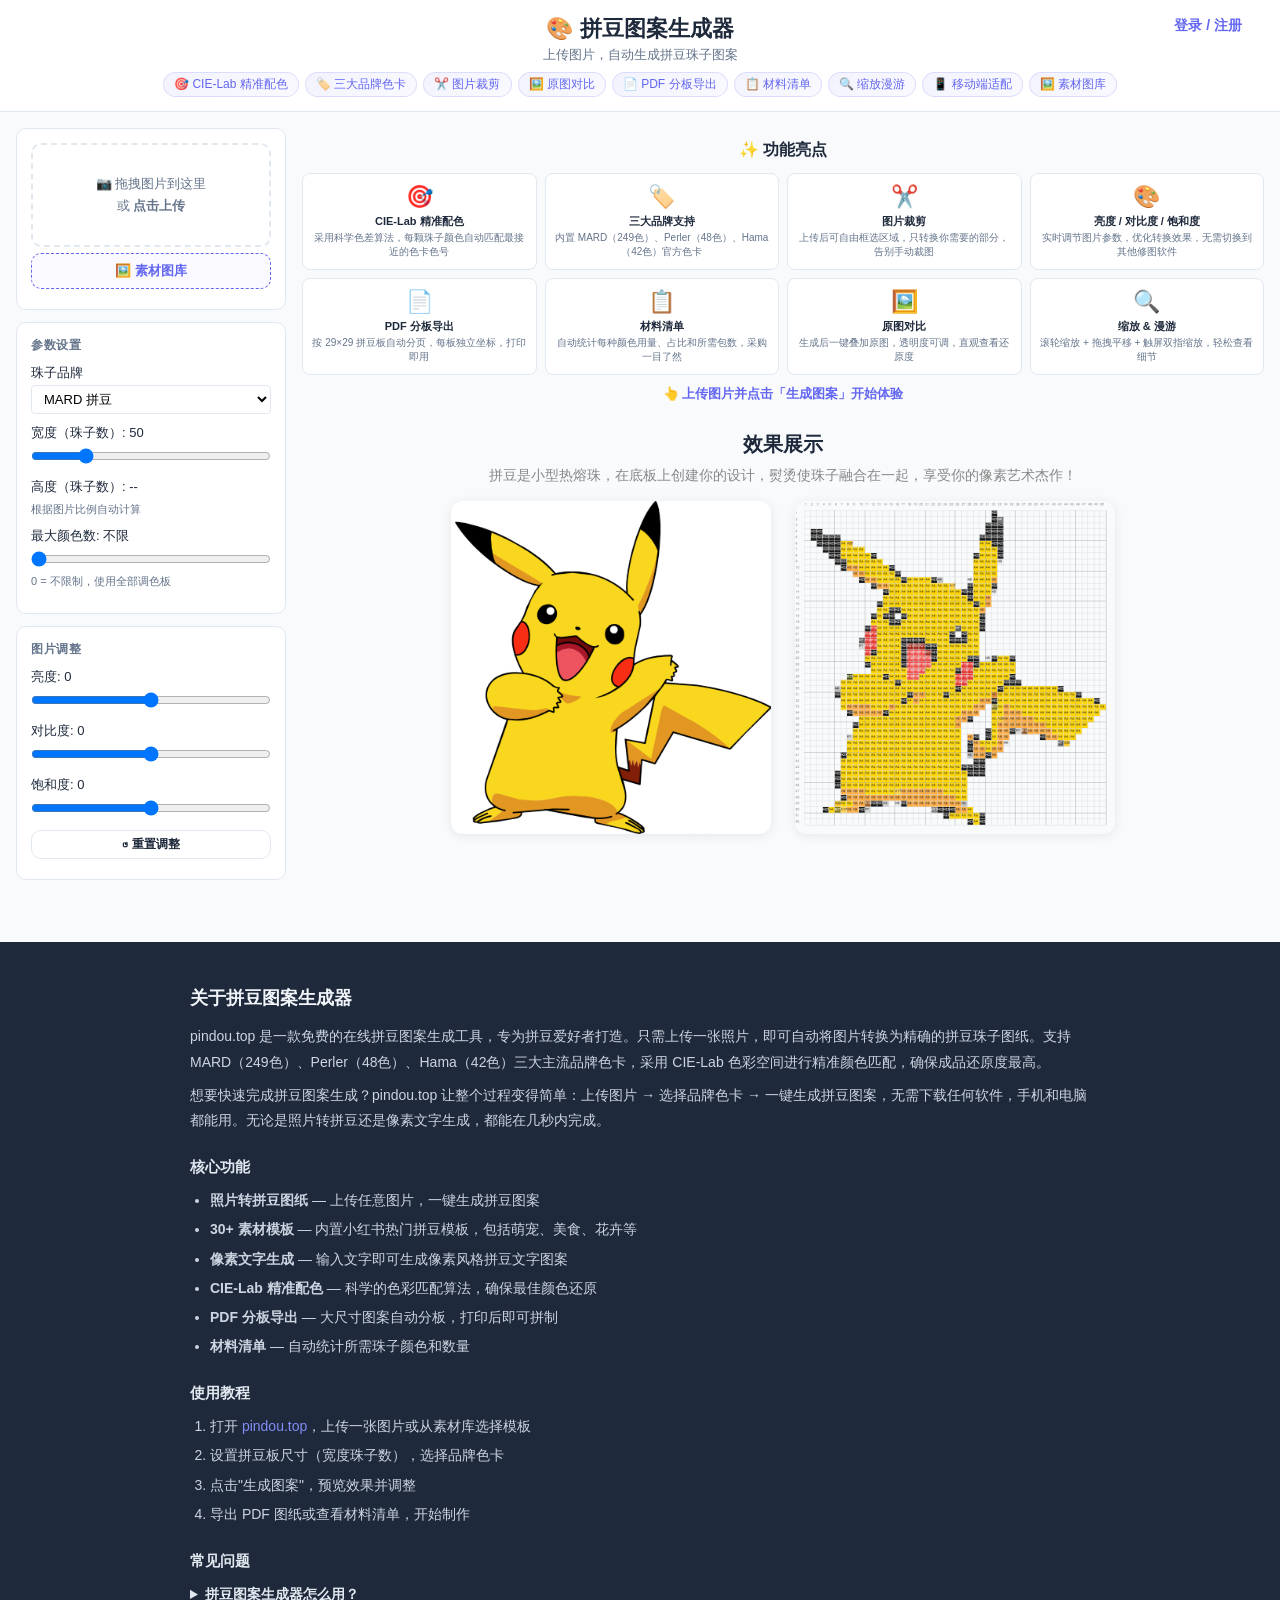
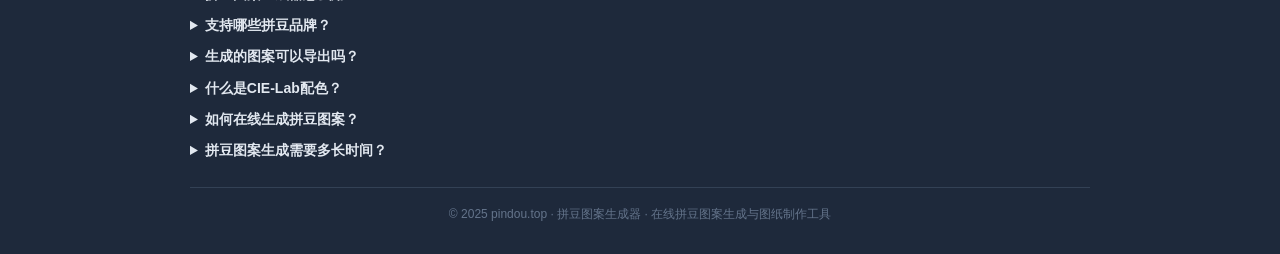
==== commit aaa35e13: "feat: color clustering for better fidelity + gallery & auth updates - Pre-cluster similar source col" ====
--- a/index.html
+++ b/index.html
@@ -20,9 +20,15 @@
   <meta name="robots" content="index, follow, max-snippet:-1, max-image-preview:large">
   <meta name="author" content="pindou.top">
   <meta name="theme-color" content="#6c5ce7">
-  <link rel="icon" href="data:image/svg+xml,<svg xmlns='http://www.w3.org/2000/svg' viewBox='0 0 100 100'><text y='.9em' font-size='90'>🎨</text></svg>">
+  <link rel="icon" type="image/x-icon" href="/favicon.ico?v=20260409c">
+  <link rel="shortcut icon" type="image/x-icon" href="/favicon.ico?v=20260409c">
+  <link rel="icon" type="image/png" sizes="48x48" href="/favicon-48x48.png?v=20260409c">
+  <link rel="icon" type="image/png" sizes="32x32" href="/favicon-32x32.png?v=20260409c">
+  <link rel="icon" type="image/png" sizes="16x16" href="/favicon-16x16.png?v=20260409c">
+  <link rel="apple-touch-icon" sizes="180x180" href="/apple-touch-icon.png?v=20260409c">
+  <link rel="manifest" href="/site.webmanifest?v=20260409c">
   <title>拼豆图案生成器 | 免费在线拼豆图纸制作工具</title>
-  <link rel="stylesheet" href="css/style.css?v=20260324a">
+  <link rel="stylesheet" href="css/style.css?v=20260410e">
   <style>@font-face { font-family: 'Zpix'; src: url('https://cdn.jsdelivr.net/gh/SolidZORO/zpix-pixel-font@master/dist/Zpix.woff2') format('woff2'); font-display: swap; }</style>
   <!-- 51.la 统计 -->
   <script charset="UTF-8" id="LA_COLLECT" src="//sdk.51.la/js-sdk-pro.min.js"></script>
@@ -126,6 +132,25 @@
         <input type="file" id="fileInput" accept="image/*" hidden>
       </div>
       <button id="galleryBtn" class="btn btn-gallery">🖼️ 素材图库</button>
+      <div class="import-divider hidden"><span>或</span></div>
+      <div class="xhs-import-box hidden" aria-hidden="true">
+        <div class="xhs-import-head">
+          <strong>📕 导入小红书帖子</strong>
+          <small>粘贴帖子链接，或直接粘贴整段分享文案</small>
+        </div>
+        <textarea
+          id="xhsInput"
+          class="xhs-import-input"
+          rows="3"
+          placeholder="例如：https://www.xiaohongshu.com/explore/...&#10;也支持直接粘贴小红书分享文案"
+        ></textarea>
+        <button id="xhsImportBtn" class="btn btn-secondary xhs-import-btn">解析帖子图片</button>
+        <p id="xhsStatus" class="xhs-status hidden"></p>
+        <div id="xhsImportResult" class="xhs-result hidden">
+          <div id="xhsImportMeta" class="xhs-meta"></div>
+          <div id="xhsImportGrid" class="xhs-grid"></div>
+        </div>
+      </div>
       <div id="previewContainer" class="preview-container hidden">
         <div class="preview-img-wrap">
           <img id="previewImage" alt="预览">
@@ -138,6 +163,8 @@
           <button id="cropApply" class="btn btn-primary" style="font-size:12px;padding:5px;flex:1">✅ 应用裁剪</button>
           <button id="cropCancel" class="btn btn-secondary" style="font-size:12px;padding:5px;flex:1">✖ 取消</button>
         </div>
+        <button id="restoreBtn" class="btn btn-secondary restore-btn">🪄 智能还原原图</button>
+        <p id="restoreStatus" class="restore-status hidden"></p>
       </div>
     </section>
 
@@ -202,6 +229,9 @@
         <label><input type="checkbox" id="showBoardLines"> 显示拼豆板分割线 (29×29)</label>
       </div>
       <div class="control-group">
+        <label><input type="checkbox" id="hideBg"> 隐藏背景色</label>
+      </div>
+      <div class="control-group">
         <label><input type="checkbox" id="editMode"> ✏️ 手动编辑模式</label>
       </div>
 
@@ -235,7 +265,8 @@
     <div class="pattern-container">
       <canvas id="patternCanvas"></canvas>
       <div class="empty-state" id="emptyState">
-        <div class="feature-showcase">
+        <div class="landing-showcase">
+          <div class="feature-showcase feature-highlights-block" id="featureHighlightsBlock">
           <h2>✨ 功能亮点</h2>
           <div class="feature-grid">
             <div class="feature-card">
@@ -280,6 +311,16 @@
             </div>
           </div>
           <p class="showcase-cta">👆 上传图片并点击「生成图案」开始体验</p>
+
+          </div>
+          <div class="feature-showcase effect-showcase-block" id="effectShowcaseBlock">
+          <h2 style="text-align:center;margin:28px 0 8px;font-size:1.25rem;">效果展示</h2>
+          <p style="text-align:center;color:#888;font-size:0.9rem;margin-bottom:16px;">拼豆是小型热熔珠，在底板上创建你的设计，熨烫使珠子融合在一起，享受你的像素艺术杰作！</p>
+          <div style="display:flex;gap:24px;justify-content:center;flex-wrap:wrap;margin-bottom:24px;">
+            <img src="img/demo-original.png" alt="原图示例" style="max-width:320px;width:45%;border-radius:12px;box-shadow:0 2px 12px rgba(0,0,0,0.08);">
+            <img src="img/demo-pattern.png" alt="拼豆图案示例" style="max-width:320px;width:45%;border-radius:12px;box-shadow:0 2px 12px rgba(0,0,0,0.08);">
+          </div>
+          </div>
         </div>
       </div>
     </div>
@@ -314,8 +355,10 @@
       <button class="modal-close" id="galleryClose">&times;</button>
     </div>
     <div class="gallery-mode-switch">
-      <button class="gallery-mode-btn active" data-mode="emoji">🎨 表情素材</button>
+      <button class="gallery-mode-btn active" data-mode="sbti">🧠 SBTI</button>
+      <button class="gallery-mode-btn" data-mode="emoji">🎨 表情素材</button>
       <button class="gallery-mode-btn" data-mode="pattern">🧩 拼豆图案</button>
+      <button class="gallery-mode-btn" data-mode="famous-ip">🌟 动漫IP</button>
       <button class="gallery-mode-btn" data-mode="text">✒️ 像素文字</button>
     </div>
     <div class="gallery-tabs" id="galleryTabs"></div>
@@ -426,7 +469,7 @@
   <div class="modal-box auth-modal-box">
     <button class="modal-close" id="authModalClose">&times;</button>
     <h2>🎨 欢迎使用拼豆工具</h2>
-    <p class="auth-tip">注册后即可获得 30 个免费豆子</p>
+    <p class="auth-tip" data-default-tip="注册后即可获得 10 个免费豆子">注册后即可获得 10 个免费豆子</p>
     <div class="auth-tabs">
       <button class="auth-tab active" data-tab="register">注册</button>
       <button class="auth-tab" data-tab="login">登录</button>
@@ -460,6 +503,12 @@
           <button type="button" class="pw-toggle" data-target="regPasswordConfirm" aria-label="显示密码">👁</button>
         </div>
         <span class="field-error" id="regPasswordConfirmError"></span>
+      </div>
+      <div class="form-group">
+        <label for="regInvite">邀请码 <span class="label-optional">选填</span></label>
+        <input type="text" id="regInvite" placeholder="填写好友的邀请码可额外得豆" maxlength="12" autocomplete="off">
+        <span class="field-error" id="regInviteError"></span>
+        <p class="invite-field-tip" id="regInviteHint">填写邀请码可额外获得 2 个豆子；同设备或同网络邀请不计奖励</p>
       </div>
       <button type="submit" class="btn btn-primary btn-full"><span class="btn-text-label">注册</span><span class="btn-spinner hidden"></span></button>
     </form>
@@ -489,9 +538,85 @@
     <button class="modal-close" id="noBeansClose">&times;</button>
     <h2>🫘 豆子不足</h2>
     <p>生成图案需要消耗 1 个豆子，您当前余额为 <b id="beansCount">0</b> 豆。</p>
-    <p>充值豆子后即可继续使用:</p>
+    <p>可以立即充值继续使用，也可以把邀请码发给朋友。好友首次生成图案后，你会自动获得 4 豆奖励。</p>
+    <p class="nobeans-note">提示：同设备或同网络下的异常邀请不计奖励。</p>
     <div class="nobeans-actions">
+      <button class="btn btn-outline" id="inviteEarnBtn">📨 邀请好友赚豆</button>
       <button class="btn btn-primary" id="goRechargeBtn">💰 立即充值</button>
+    </div>
+  </div>
+</div>
+
+<div id="inviteModal" class="modal-overlay hidden">
+  <div class="modal-box invite-modal-box">
+    <div class="invite-modal-head">
+      <div class="invite-modal-copy">
+        <h2>📨 邀请好友赚豆</h2>
+        <p>把邀请码发给朋友。对方注册填写后可额外获得 2 豆；对方首次生成图案后，你再获得 4 豆奖励。</p>
+      </div>
+      <button class="modal-close invite-modal-close" id="inviteModalClose" aria-label="关闭邀请弹窗">&times;</button>
+    </div>
+    <div id="inviteLoading" class="invite-loading">加载中…</div>
+    <div id="inviteBody" class="hidden">
+      <div class="invite-summary-card">
+        <div>
+          <div class="invite-code-label">我的邀请码</div>
+          <div class="invite-code-value" id="inviteCodeValue">-</div>
+        </div>
+        <button class="btn btn-primary" id="copyInviteLinkBtn">复制邀请链接</button>
+      </div>
+
+      <div class="invite-share-field">
+        <label for="inviteLinkInput">邀请链接</label>
+        <input type="text" id="inviteLinkInput" readonly>
+      </div>
+
+      <div class="invite-share-actions">
+        <button class="btn btn-outline" id="copyInviteCodeBtn">复制邀请码</button>
+        <button class="btn btn-primary" id="copyInviteMessageBtn">复制邀请文案</button>
+      </div>
+
+      <div class="invite-share-preview">
+        <div class="invite-share-preview-label">建议直接复制这段发给朋友</div>
+        <div class="invite-share-preview-text" id="inviteSharePreview"></div>
+      </div>
+
+      <div class="invite-stats-grid">
+        <div class="invite-stat-card">
+          <b id="inviteTotalCount">0</b>
+          <span>全部邀请</span>
+        </div>
+        <div class="invite-stat-card">
+          <b id="inviteRewardedCount">0</b>
+          <span>已激活</span>
+        </div>
+        <div class="invite-stat-card">
+          <b id="invitePendingCount">0</b>
+          <span>待激活</span>
+        </div>
+        <div class="invite-stat-card">
+          <b id="inviteBlockedCount">0</b>
+          <span>未计奖励</span>
+        </div>
+        <div class="invite-stat-card">
+          <b id="inviteRewardedBeans">0</b>
+          <span>已赚豆子</span>
+        </div>
+      </div>
+
+      <div class="invite-rules-card">
+        <h3>奖励规则</h3>
+        <ul class="invite-rules-list" id="inviteRulesList">
+          <li>好友注册并填写邀请码：对方 +2 豆</li>
+          <li>好友首次生成图案：你 +4 豆</li>
+          <li>同设备或同网络下的异常邀请不计奖励</li>
+        </ul>
+      </div>
+
+      <div class="invite-recent">
+        <h3>最近邀请</h3>
+        <div id="inviteRecentList" class="invite-recent-list"></div>
+      </div>
     </div>
   </div>
 </div>
@@ -538,11 +663,11 @@
 </footer>
 
 <script src="js/gallery.js?v=20260323b"></script>
-<script src="js/gallery-patterns.js?v=20260323b"></script>
+<script src="js/gallery-patterns.js?v=20260410e"></script>
 <script src="js/pixel-text.js?v=20260323b"></script>
 <script src="js/colors.js?v=20260323b"></script>
-<script src="js/converter.js?v=20260323b"></script>
-<script src="js/auth.js?v=20260323b"></script>
-<script src="js/app.js?v=20260324a"></script>
+<script src="js/converter.js?v=20260408c"></script>
+<script src="js/auth.js?v=20260410b"></script>
+<script src="js/app.js?v=20260410d"></script>
 </body>
 </html>
--- a/css/style.css
+++ b/css/style.css
@@ -49,6 +49,21 @@
   font-weight: 600;
   font-size: 12px;
 }
+.user-invite-btn {
+  background: linear-gradient(135deg, #ede9fe, #dbeafe);
+  border: 1px solid rgba(99,102,241,.2);
+  color: var(--pri);
+  padding: 4px 11px;
+  border-radius: 999px;
+  font-size: 12px;
+  font-weight: 700;
+  cursor: pointer;
+  transition: .2s;
+}
+.user-invite-btn:hover {
+  transform: translateY(-1px);
+  box-shadow: 0 6px 16px rgba(99,102,241,.18);
+}
 .user-email {
   color: var(--tx2);
   max-width: 120px;
@@ -162,6 +177,34 @@
   border: 1px solid var(--bd);
 }
 .preview-container img { width: 100%; display: block; }
+.restore-btn {
+  margin: 6px 6px 0;
+  width: calc(100% - 12px);
+  font-size: 12px;
+  padding: 7px 10px;
+}
+.restore-status {
+  margin: 6px;
+  padding: 8px 10px;
+  border-radius: 8px;
+  font-size: 12px;
+  line-height: 1.5;
+}
+.restore-status-info {
+  background: #eff6ff;
+  color: #1d4ed8;
+  border: 1px solid #bfdbfe;
+}
+.restore-status-success {
+  background: #f0fdf4;
+  color: #166534;
+  border: 1px solid #bbf7d0;
+}
+.restore-status-error {
+  background: #fef2f2;
+  color: #b91c1c;
+  border: 1px solid #fecaca;
+}
 .hidden { display: none !important; }
 
 /* ── Form controls ── */
@@ -219,6 +262,157 @@
 .btn-gallery:hover {
   background: rgba(99,102,241,.10);
   border-style: solid;
+}
+
+.import-divider {
+  position: relative;
+  text-align: center;
+  margin: 10px 0 8px;
+}
+.import-divider::before {
+  content: '';
+  position: absolute;
+  left: 0;
+  right: 0;
+  top: 50%;
+  border-top: 1px solid var(--bd);
+}
+.import-divider span {
+  position: relative;
+  display: inline-block;
+  padding: 0 10px;
+  background: var(--sf);
+  color: var(--tx2);
+  font-size: 11px;
+}
+
+.xhs-import-box {
+  margin-top: 6px;
+  padding: 10px;
+  border: 1px solid rgba(99,102,241,.16);
+  border-radius: var(--r);
+  background: linear-gradient(180deg, rgba(99,102,241,.04), rgba(99,102,241,.02));
+}
+.xhs-import-head {
+  display: flex;
+  flex-direction: column;
+  gap: 3px;
+  margin-bottom: 8px;
+}
+.xhs-import-head strong {
+  font-size: 13px;
+  color: var(--tx);
+}
+.xhs-import-head small {
+  font-size: 11px;
+  color: var(--tx2);
+  line-height: 1.4;
+}
+.xhs-import-input {
+  width: 100%;
+  resize: vertical;
+  min-height: 78px;
+  padding: 10px 12px;
+  border: 1px solid var(--bd);
+  border-radius: 8px;
+  font-size: 13px;
+  line-height: 1.5;
+  background: #fff;
+  color: var(--tx);
+  outline: none;
+}
+.xhs-import-input:focus {
+  border-color: var(--pri);
+  box-shadow: 0 0 0 3px rgba(99,102,241,.1);
+}
+.xhs-import-btn {
+  margin: 8px 0 0;
+}
+.xhs-status {
+  margin-top: 8px;
+  padding: 8px 10px;
+  border-radius: 8px;
+  font-size: 12px;
+  line-height: 1.5;
+}
+.xhs-status-info {
+  background: #eff6ff;
+  color: #1d4ed8;
+  border: 1px solid #bfdbfe;
+}
+.xhs-status-success {
+  background: #f0fdf4;
+  color: #166534;
+  border: 1px solid #bbf7d0;
+}
+.xhs-status-error {
+  background: #fef2f2;
+  color: #b91c1c;
+  border: 1px solid #fecaca;
+}
+.xhs-result {
+  margin-top: 10px;
+}
+.xhs-meta {
+  margin-bottom: 8px;
+}
+.xhs-note-title {
+  font-size: 12px;
+  font-weight: 700;
+  color: var(--tx);
+  line-height: 1.5;
+}
+.xhs-note-desc {
+  margin-top: 4px;
+  font-size: 11px;
+  color: var(--tx2);
+  line-height: 1.5;
+}
+.xhs-grid {
+  display: grid;
+  grid-template-columns: repeat(2, minmax(0, 1fr));
+  gap: 8px;
+}
+.xhs-card {
+  position: relative;
+  display: flex;
+  flex-direction: column;
+  gap: 6px;
+  padding: 6px;
+  border: 1px solid var(--bd);
+  border-radius: 10px;
+  background: #fff;
+  cursor: pointer;
+  transition: .18s;
+}
+.xhs-card:hover,
+.xhs-card.is-importing {
+  border-color: var(--pri);
+  box-shadow: 0 6px 18px rgba(99,102,241,.12);
+  transform: translateY(-1px);
+}
+.xhs-card img {
+  width: 100%;
+  aspect-ratio: 1 / 1;
+  object-fit: cover;
+  border-radius: 8px;
+  background: #f8fafc;
+}
+.xhs-card-badge {
+  position: absolute;
+  top: 12px;
+  left: 12px;
+  padding: 2px 8px;
+  border-radius: 999px;
+  background: rgba(15,23,42,.82);
+  color: #fff;
+  font-size: 10px;
+  font-weight: 600;
+}
+.xhs-card-meta {
+  font-size: 11px;
+  color: var(--tx2);
+  text-align: center;
 }
 
 /* ── Gallery modal ── */
@@ -315,11 +509,12 @@
 }
 .gallery-mode-switch {
   display: flex;
+  flex-wrap: wrap;
   gap: 8px;
   padding: 10px 16px 0;
 }
 .gallery-mode-btn {
-  padding: 6px 16px;
+  padding: 6px 12px;
   border-radius: 20px;
   border: 1px solid var(--bd);
   background: var(--bg);
@@ -327,6 +522,7 @@
   cursor: pointer;
   transition: .15s;
   color: var(--tx2);
+  white-space: nowrap;
 }
 .gallery-mode-btn:hover {
   border-color: var(--pri);
@@ -342,6 +538,12 @@
   image-rendering: pixelated;
   border-radius: 4px;
   border: 1px solid var(--bd);
+}
+.gallery-illust-item img {
+  width: 80px; height: 80px;
+  image-rendering: auto;
+  object-fit: contain;
+  background: #f5f5f5;
 }
 
 /* ── Pixel Text Panel ── */
@@ -619,6 +821,8 @@
   display: flex;
   align-items: center;
   justify-content: center;
+  padding: 20px 16px;
+  overflow-y: auto;
   z-index: 1000;
 }
 .modal-box {
@@ -627,6 +831,8 @@
   padding: 28px 32px;
   max-width: 420px;
   width: 90%;
+  max-height: calc(100vh - 40px);
+  overflow: auto;
   position: relative;
   box-shadow: 0 20px 60px rgba(0,0,0,0.2);
 }
@@ -764,6 +970,18 @@
   font-size: 13px;
   margin-top: 4px;
 }
+.label-optional {
+  font-size: 11px;
+  color: var(--tx2);
+  font-weight: 500;
+}
+.invite-field-tip {
+  font-size: 12px;
+  color: var(--tx2);
+  line-height: 1.5;
+}
+.invite-field-tip.is-valid { color: #15803d; }
+.invite-field-tip.is-error { color: #ef4444; }
 /* Password toggle */
 .pw-input-wrap {
   position: relative;
@@ -838,6 +1056,17 @@
   .controls { width: 100%; }
   .pattern-container.has-pattern { flex: none; height: 50vh; }
   .feature-grid { grid-template-columns: repeat(2, 1fr); }
+  .xhs-grid { grid-template-columns: repeat(3, minmax(0, 1fr)); }
+  .empty-state-mobile {
+    display: block;
+    padding: 0 0 12px;
+  }
+  .empty-state-mobile .feature-showcase {
+    width: 100%;
+  }
+  .feature-highlights-mobile {
+    margin-top: 12px;
+  }
 }
 
 /* ── Crop overlay ── */
@@ -1103,16 +1332,288 @@
 .pay-done-hint { font-size: 13px; color: #999 !important; margin-top: 12px !important; }
 .pay-done-info .btn { margin-top: 16px; }
 
-.nobeans-actions { text-align: center; margin-top: 16px; }
-.nobeans-actions .btn { padding: 10px 32px; font-size: 15px; }
+.invite-loading {
+  margin-top: 16px;
+  padding: 14px;
+  border-radius: 10px;
+  background: var(--bg);
+  color: var(--tx2);
+  text-align: center;
+}
+
+.invite-modal-box {
+  max-width: 520px;
+  width: min(92vw, 520px);
+  max-height: min(86vh, 760px);
+  padding: 20px;
+  display: flex;
+  flex-direction: column;
+  overflow: hidden;
+}
+.invite-modal-head {
+  display: flex;
+  align-items: flex-start;
+  justify-content: space-between;
+  gap: 12px;
+  margin-bottom: 4px;
+}
+.invite-modal-copy {
+  min-width: 0;
+}
+.invite-modal-copy h2 {
+  margin: 0;
+  line-height: 1.2;
+}
+.invite-modal-copy p {
+  margin: 8px 0 0;
+  font-size: 13px;
+  line-height: 1.6;
+}
+.invite-modal-close {
+  position: static;
+  flex-shrink: 0;
+  width: 36px;
+  height: 36px;
+  border-radius: 999px;
+  border: 1px solid var(--bd);
+  background: #fff;
+  display: inline-flex;
+  align-items: center;
+  justify-content: center;
+  box-shadow: 0 6px 16px rgba(15,23,42,.08);
+  color: var(--tx2);
+}
+#inviteBody {
+  min-height: 0;
+  overflow-y: auto;
+  padding-right: 2px;
+}
+.invite-summary-card {
+  display: flex;
+  align-items: center;
+  justify-content: space-between;
+  gap: 14px;
+  padding: 16px;
+  margin-top: 12px;
+  border: 1px solid #dbeafe;
+  border-radius: 14px;
+  background: linear-gradient(135deg, #eff6ff, #f5f3ff);
+}
+.invite-code-label {
+  font-size: 12px;
+  color: var(--tx2);
+  margin-bottom: 6px;
+}
+.invite-code-value {
+  font-size: 30px;
+  font-weight: 800;
+  letter-spacing: 2px;
+  color: var(--pri);
+}
+.invite-share-field {
+  margin-top: 14px;
+}
+.invite-share-field label {
+  display: block;
+  font-size: 12px;
+  font-weight: 600;
+  color: var(--tx2);
+  margin-bottom: 6px;
+}
+.invite-share-field input {
+  width: 100%;
+  padding: 11px 12px;
+  border: 1px solid var(--bd);
+  border-radius: 10px;
+  font-size: 13px;
+  color: var(--tx);
+  background: #f8fafc;
+}
+.invite-share-actions {
+  display: flex;
+  gap: 10px;
+  margin-top: 12px;
+}
+.invite-share-actions .btn {
+  flex: 1;
+}
+.invite-share-preview {
+  margin-top: 14px;
+  padding: 14px;
+  border-radius: 12px;
+  border: 1px solid #e9d5ff;
+  background: linear-gradient(135deg, #faf5ff, #eff6ff);
+}
+.invite-share-preview-label {
+  font-size: 12px;
+  font-weight: 600;
+  color: var(--tx2);
+  margin-bottom: 8px;
+}
+.invite-share-preview-text {
+  font-size: 13px;
+  line-height: 1.7;
+  color: var(--tx);
+  white-space: pre-wrap;
+}
+.invite-stats-grid {
+  display: grid;
+  grid-template-columns: repeat(auto-fit, minmax(92px, 1fr));
+  gap: 8px;
+  margin-top: 16px;
+}
+.invite-stat-card {
+  padding: 12px 8px;
+  border: 1px solid var(--bd);
+  border-radius: 12px;
+  background: #fff;
+  text-align: center;
+}
+.invite-stat-card b {
+  display: block;
+  font-size: 22px;
+  color: var(--pri);
+}
+.invite-stat-card span {
+  display: block;
+  margin-top: 4px;
+  font-size: 12px;
+  color: var(--tx2);
+}
+.invite-rules-card {
+  margin-top: 16px;
+  padding: 14px 16px;
+  border: 1px solid #dbeafe;
+  border-radius: 12px;
+  background: #f8fbff;
+}
+.invite-rules-card h3 {
+  font-size: 14px;
+  margin-bottom: 8px;
+}
+.invite-rules-list {
+  margin: 0;
+  padding-left: 18px;
+  color: var(--tx2);
+}
+.invite-rules-list li {
+  font-size: 13px;
+  line-height: 1.6;
+  margin: 4px 0;
+}
+.invite-recent {
+  margin-top: 18px;
+}
+.invite-recent h3 {
+  font-size: 14px;
+  margin-bottom: 10px;
+}
+.invite-recent-list {
+  display: flex;
+  flex-direction: column;
+  gap: 8px;
+}
+.invite-recent-item {
+  display: flex;
+  justify-content: space-between;
+  align-items: center;
+  gap: 10px;
+  padding: 12px 14px;
+  border: 1px solid var(--bd);
+  border-radius: 12px;
+  background: #fff;
+}
+.invite-recent-main {
+  min-width: 0;
+}
+.invite-recent-name {
+  font-size: 14px;
+  font-weight: 600;
+  color: var(--tx);
+}
+.invite-recent-time {
+  margin-top: 4px;
+  font-size: 12px;
+  color: var(--tx2);
+}
+.invite-status-badge {
+  flex-shrink: 0;
+  padding: 5px 10px;
+  border-radius: 999px;
+  font-size: 12px;
+  font-weight: 600;
+}
+.invite-status-badge.is-rewarded {
+  background: #dcfce7;
+  color: #15803d;
+}
+.invite-status-badge.is-pending {
+  background: #fef3c7;
+  color: #b45309;
+}
+.invite-status-badge.is-blocked {
+  background: #e2e8f0;
+  color: #475569;
+}
+.invite-empty {
+  padding: 16px;
+  border: 1px dashed var(--bd);
+  border-radius: 12px;
+  text-align: center;
+  color: var(--tx2);
+  font-size: 13px;
+}
+
+.nobeans-note {
+  margin-top: 6px;
+  font-size: 12px !important;
+  color: #64748b !important;
+}
+
+.nobeans-actions {
+  display: flex;
+  justify-content: center;
+  gap: 10px;
+  flex-wrap: wrap;
+  margin-top: 16px;
+}
+.nobeans-actions .btn {
+  min-width: 150px;
+  padding: 10px 20px;
+  font-size: 15px;
+}
 
 /* User recharge button */
 .user-recharge-btn { background: none; border: 1px solid #6366f1; color: #6366f1; padding: 3px 10px; border-radius: 14px; font-size: 12px; cursor: pointer; transition: all .2s; }
 .user-recharge-btn:hover { background: #6366f1; color: #fff; }
 
 @media (max-width: 600px) {
+  .xhs-grid { grid-template-columns: repeat(2, minmax(0, 1fr)); }
   .recharge-grid { grid-template-columns: repeat(2, 1fr); }
   .recharge-modal-box { max-width: 95vw; padding: 16px; }
+  .invite-modal-box {
+    width: 100%;
+    max-height: calc(100vh - 24px);
+    padding: 16px;
+  }
+  .invite-modal-copy h2 { font-size: 18px; }
+  .invite-modal-copy p { font-size: 13px; }
+  .invite-summary-card {
+    flex-direction: column;
+    align-items: stretch;
+    margin-top: 10px;
+    padding: 14px;
+  }
+  .invite-share-actions {
+    flex-direction: column;
+  }
+  .invite-stats-grid {
+    grid-template-columns: repeat(2, minmax(0, 1fr));
+  }
+  .invite-recent-item {
+    align-items: flex-start;
+    flex-direction: column;
+  }
 }
 
 /* ── SEO Footer ── */
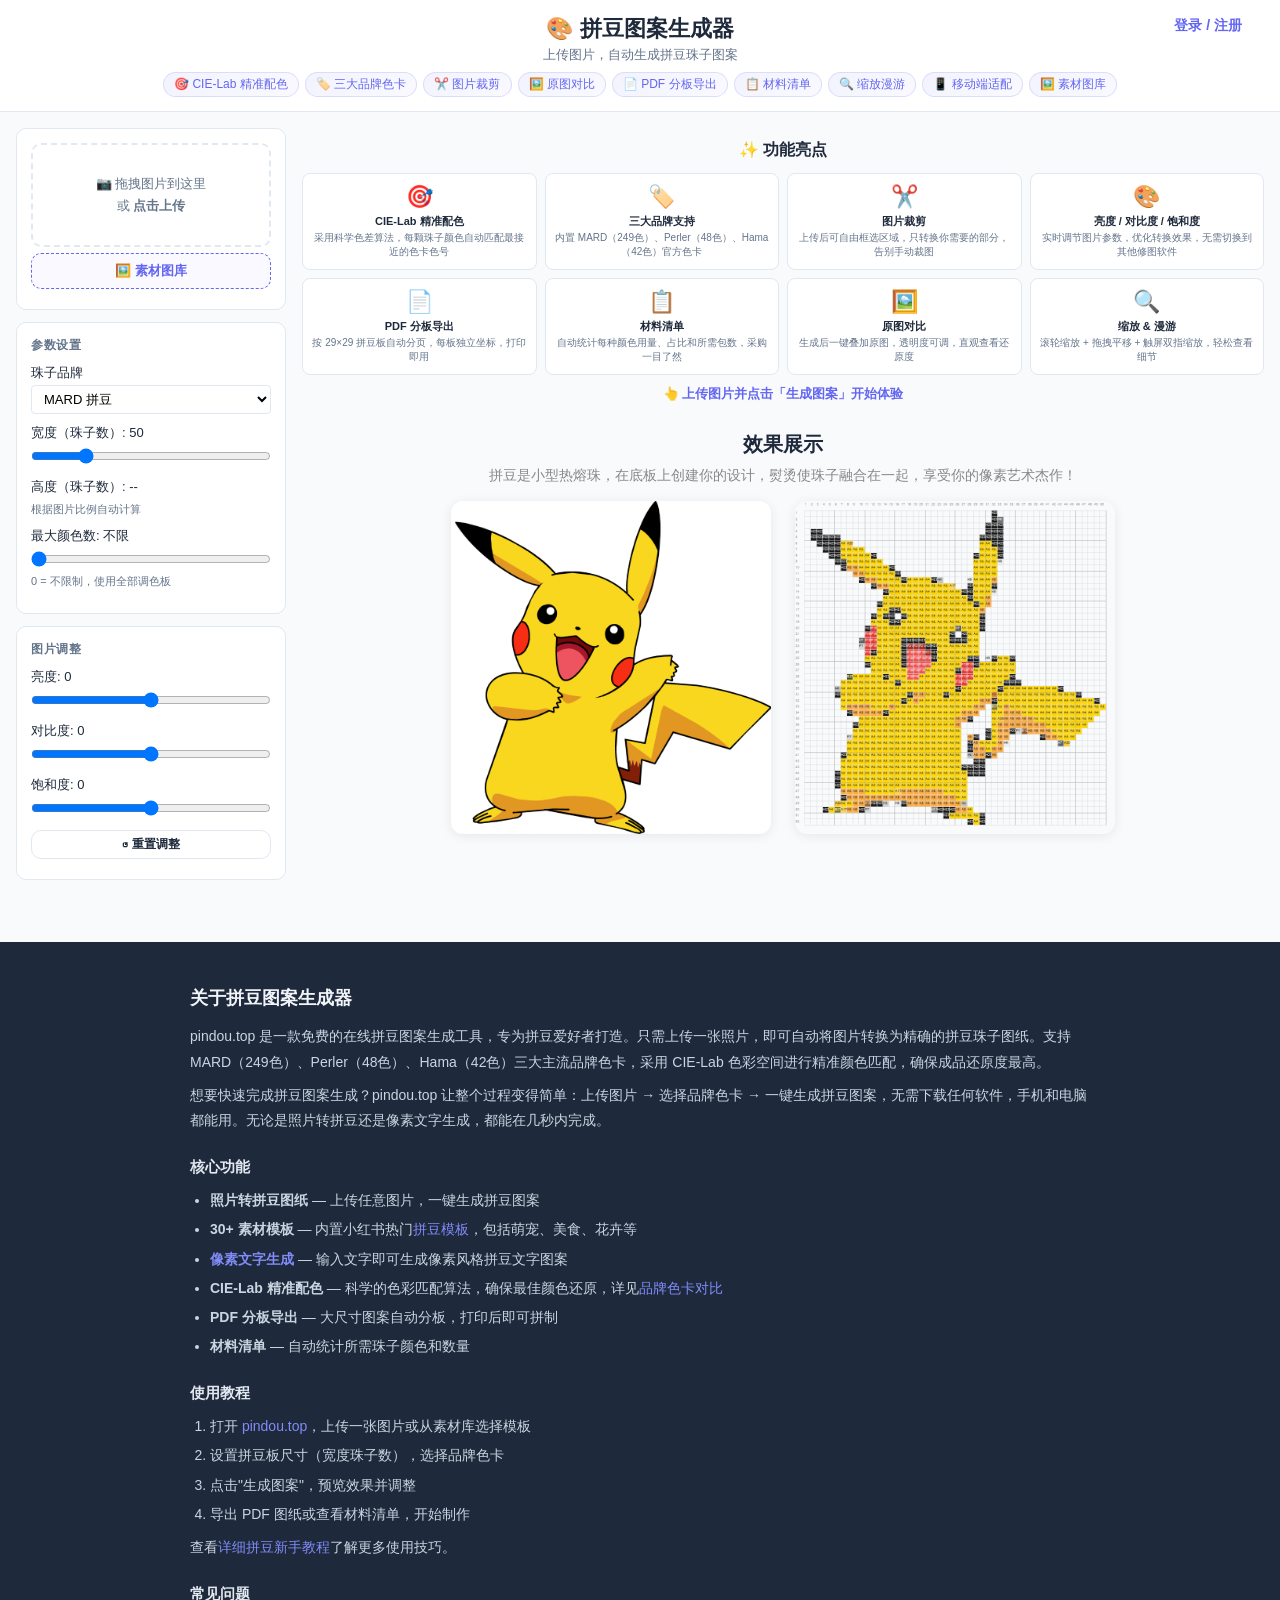
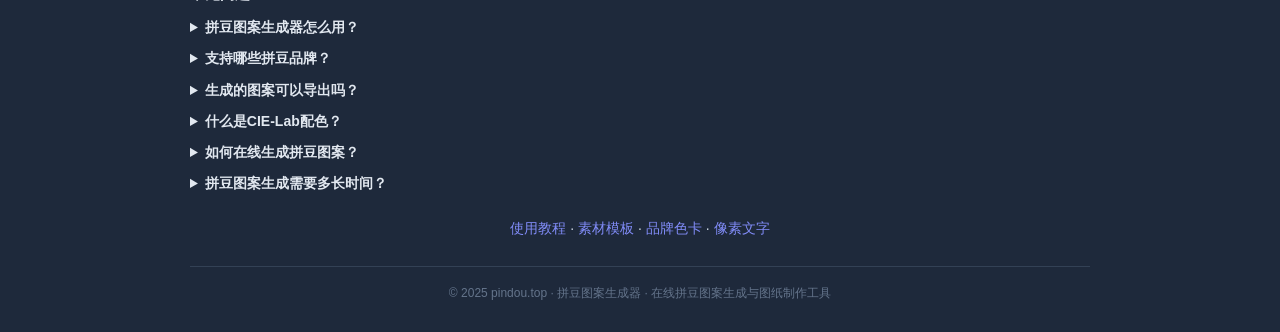
==== commit 0f20ddd5: "feat: add user growth analytics + feature click tracking in admin panel - New feature_clicks table i" ====
--- a/index.html
+++ b/index.html
@@ -28,7 +28,7 @@
   <link rel="apple-touch-icon" sizes="180x180" href="/apple-touch-icon.png?v=20260409c">
   <link rel="manifest" href="/site.webmanifest?v=20260409c">
   <title>拼豆图案生成器 | 免费在线拼豆图纸制作工具</title>
-  <link rel="stylesheet" href="css/style.css?v=20260410e">
+  <link rel="stylesheet" href="css/style.css?v=20260410f">
   <style>@font-face { font-family: 'Zpix'; src: url('https://cdn.jsdelivr.net/gh/SolidZORO/zpix-pixel-font@master/dist/Zpix.woff2') format('woff2'); font-display: swap; }</style>
   <!-- 51.la 统计 -->
   <script charset="UTF-8" id="LA_COLLECT" src="//sdk.51.la/js-sdk-pro.min.js"></script>
@@ -163,7 +163,7 @@
           <button id="cropApply" class="btn btn-primary" style="font-size:12px;padding:5px;flex:1">✅ 应用裁剪</button>
           <button id="cropCancel" class="btn btn-secondary" style="font-size:12px;padding:5px;flex:1">✖ 取消</button>
         </div>
-        <button id="restoreBtn" class="btn btn-secondary restore-btn">🪄 智能还原原图</button>
+        <button id="restoreBtn" class="btn btn-secondary restore-btn">🪄 像素还原</button>
         <p id="restoreStatus" class="restore-status hidden"></p>
       </div>
     </section>
@@ -400,6 +400,51 @@
   </div>
 </div>
 
+<div id="pixelRestoreModal" class="modal-overlay hidden">
+  <div class="pixel-restore-box">
+    <div class="pixel-restore-header">
+      <div>
+        <h2>🪄 像素图还原</h2>
+        <p>纯前端本地处理，不上传图片。先提取格子颜色，再输出像素底图或平滑插画。</p>
+      </div>
+      <button class="modal-close" id="pixelRestoreClose">&times;</button>
+    </div>
+    <div class="pixel-restore-toolbar">
+      <div class="restore-mode-group" aria-label="还原模式">
+        <button type="button" class="restore-mode-btn active" data-restore-mode="sharp">像素底图</button>
+        <button type="button" class="restore-mode-btn" data-restore-mode="smooth">平滑插画</button>
+      </div>
+      <label class="restore-scale-group" for="restoreScale">
+        输出倍率
+        <select id="restoreScale">
+          <option value="2">2x</option>
+          <option value="4" selected>4x</option>
+          <option value="8">8x</option>
+        </select>
+      </label>
+      <div id="restoreMeta" class="restore-meta"></div>
+    </div>
+    <div class="pixel-restore-grid">
+      <section class="pixel-restore-pane">
+        <h3>原图</h3>
+        <div class="pixel-restore-stage">
+          <img id="restoreOriginalImg" alt="原图预览">
+        </div>
+      </section>
+      <section class="pixel-restore-pane">
+        <h3>还原结果</h3>
+        <div class="pixel-restore-stage">
+          <canvas id="restoreResultCanvas"></canvas>
+        </div>
+      </section>
+    </div>
+    <p id="restorePanelStatus" class="restore-panel-status hidden"></p>
+    <div class="pixel-restore-actions">
+      <button id="restoreApplyBtn" class="btn btn-primary">应用结果到主图</button>
+    </div>
+  </div>
+</div>
+
 <!-- Recharge Modal -->
 <div id="rechargeModal" class="modal-overlay hidden">
   <div class="modal-box recharge-modal-box">
@@ -633,9 +678,9 @@
       <h3>核心功能</h3>
       <ul>
         <li><strong>照片转拼豆图纸</strong> — 上传任意图片，一键生成拼豆图案</li>
-        <li><strong>30+ 素材模板</strong> — 内置小红书热门拼豆模板，包括萌宠、美食、花卉等</li>
-        <li><strong>像素文字生成</strong> — 输入文字即可生成像素风格拼豆文字图案</li>
-        <li><strong>CIE-Lab 精准配色</strong> — 科学的色彩匹配算法，确保最佳颜色还原</li>
+        <li><strong>30+ 素材模板</strong> — 内置小红书热门<a href="/templates.html">拼豆模板</a>，包括萌宠、美食、花卉等</li>
+        <li><strong><a href="/text-generator.html">像素文字生成</a></strong> — 输入文字即可生成像素风格拼豆文字图案</li>
+        <li><strong>CIE-Lab 精准配色</strong> — 科学的色彩匹配算法，确保最佳颜色还原，详见<a href="/color-cards.html">品牌色卡对比</a></li>
         <li><strong>PDF 分板导出</strong> — 大尺寸图案自动分板，打印后即可拼制</li>
         <li><strong>材料清单</strong> — 自动统计所需珠子颜色和数量</li>
       </ul>
@@ -648,6 +693,7 @@
         <li>点击"生成图案"，预览效果并调整</li>
         <li>导出 PDF 图纸或查看材料清单，开始制作</li>
       </ol>
+      <p>查看<a href="/tutorial.html">详细拼豆新手教程</a>了解更多使用技巧。</p>
     </section>
     <section class="seo-faq">
       <h3>常见问题</h3>
@@ -658,16 +704,24 @@
       <details><summary>如何在线生成拼豆图案？</summary><p>打开 pindou.top，上传一张图片或选择素材模板，设置珠子尺寸和品牌色卡，点击「生成图案」即可完成拼豆图案生成。整个过程无需注册，免费使用。</p></details>
       <details><summary>拼豆图案生成需要多长时间？</summary><p>通常几秒钟即可完成。上传图片后点击生成，系统会自动进行颜色匹配和图案转换，生成的图纸可直接导出 PDF 打印使用。</p></details>
     </section>
+    <nav style="text-align:center;margin-top:20px;margin-bottom:12px;">
+      <a href="/tutorial.html">使用教程</a> · 
+      <a href="/templates.html">素材模板</a> · 
+      <a href="/color-cards.html">品牌色卡</a> · 
+      <a href="/text-generator.html">像素文字</a>
+    </nav>
     <p class="seo-copy">&copy; 2025 pindou.top · 拼豆图案生成器 · 在线拼豆图案生成与图纸制作工具</p>
   </div>
 </footer>
 
 <script src="js/gallery.js?v=20260323b"></script>
-<script src="js/gallery-patterns.js?v=20260410e"></script>
+<script src="js/gallery-patterns.js?v=20260410h"></script>
 <script src="js/pixel-text.js?v=20260323b"></script>
+<script src="js/pixel-restore.js?v=20260410c"></script>
 <script src="js/colors.js?v=20260323b"></script>
-<script src="js/converter.js?v=20260408c"></script>
+<script src="js/converter.js?v=20260410p"></script>
 <script src="js/auth.js?v=20260410b"></script>
-<script src="js/app.js?v=20260410d"></script>
+<script src="js/app.js?v=20260410l"></script>
+<script src="js/tracker.js?v=20260412"></script>
 </body>
 </html>
